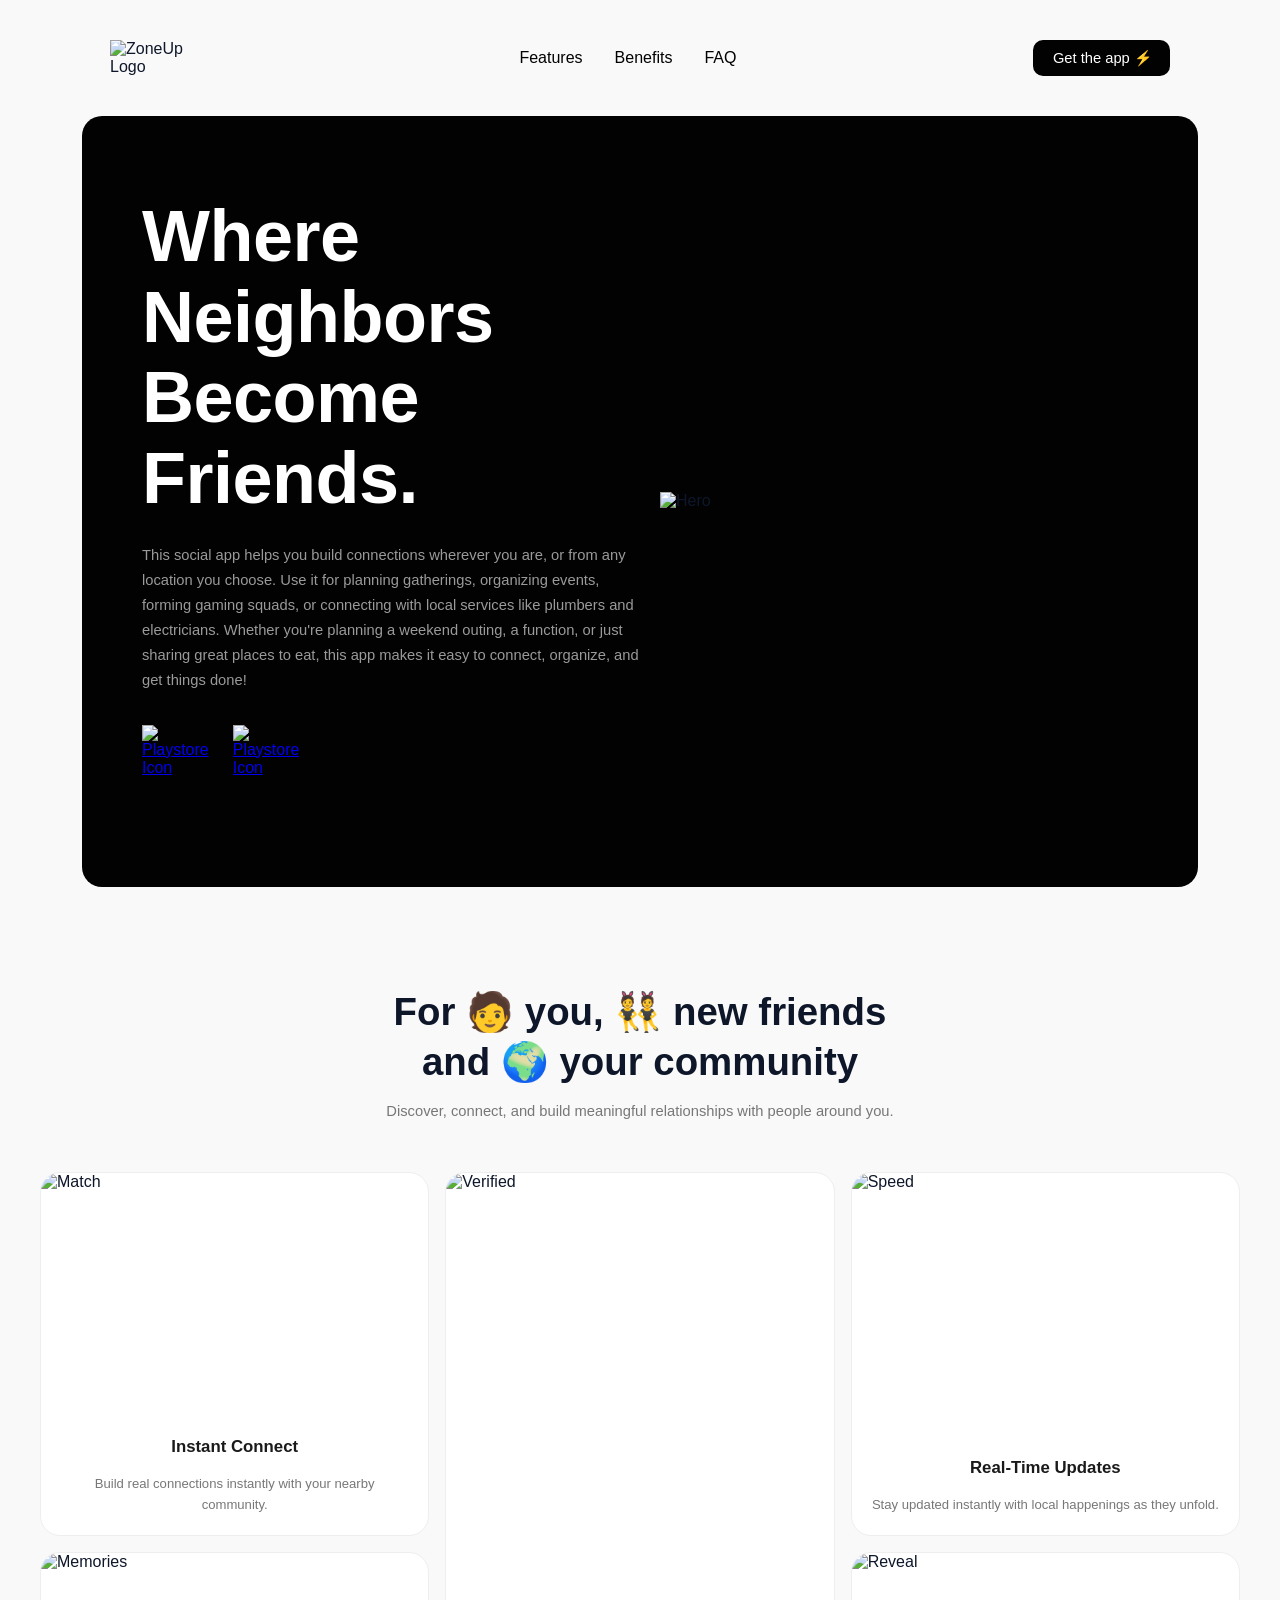
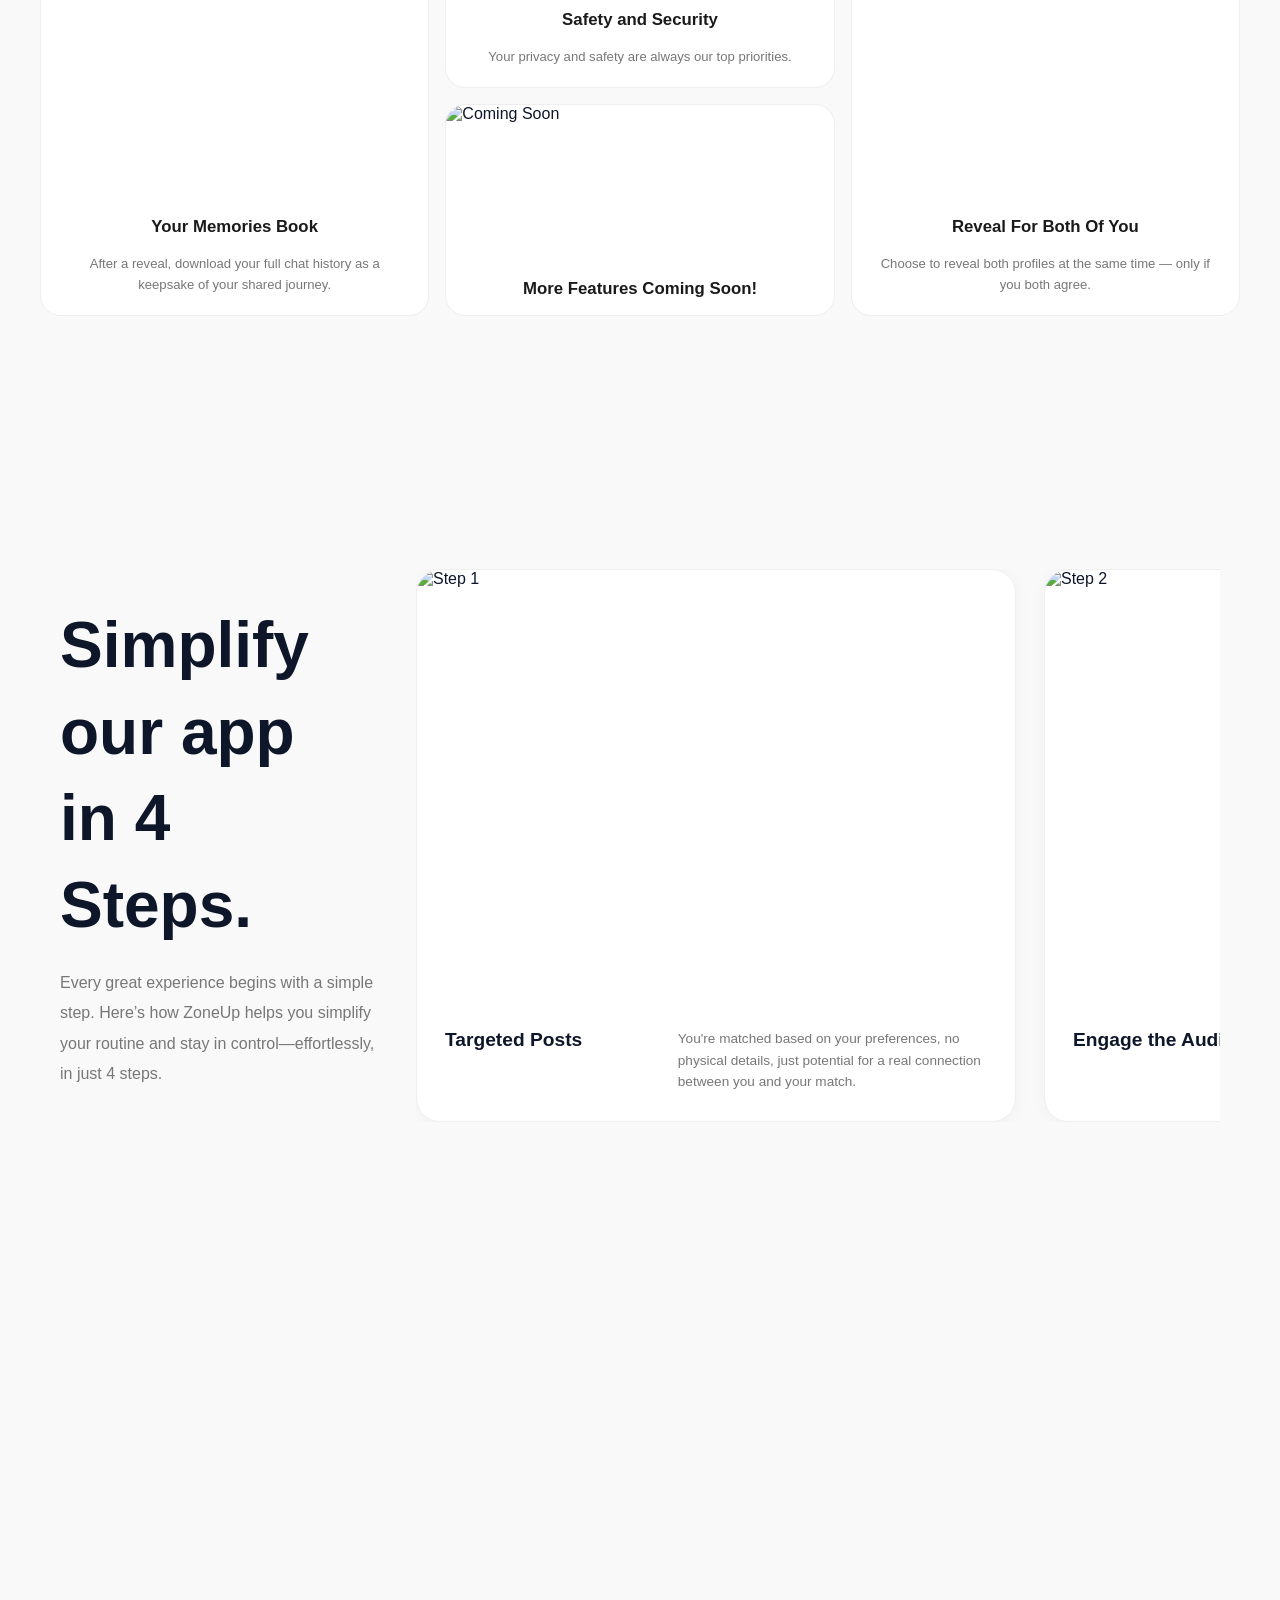
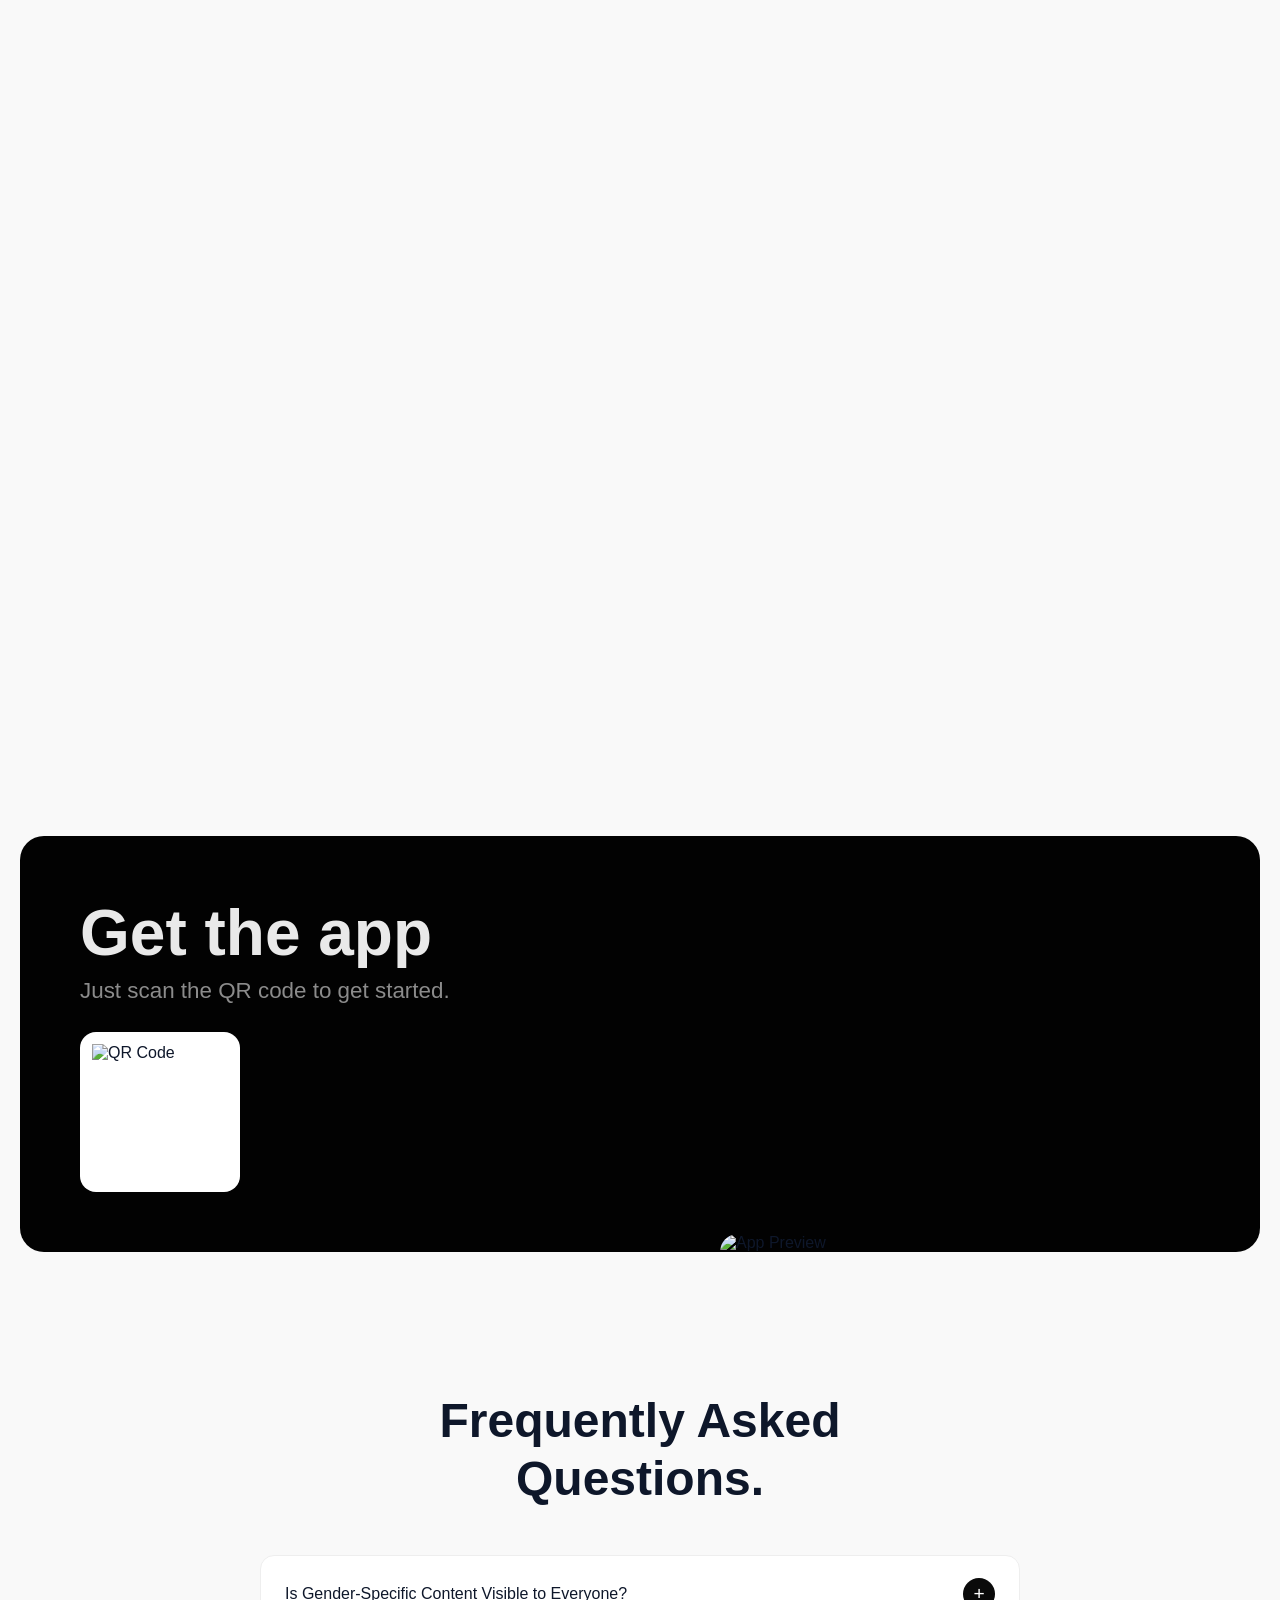
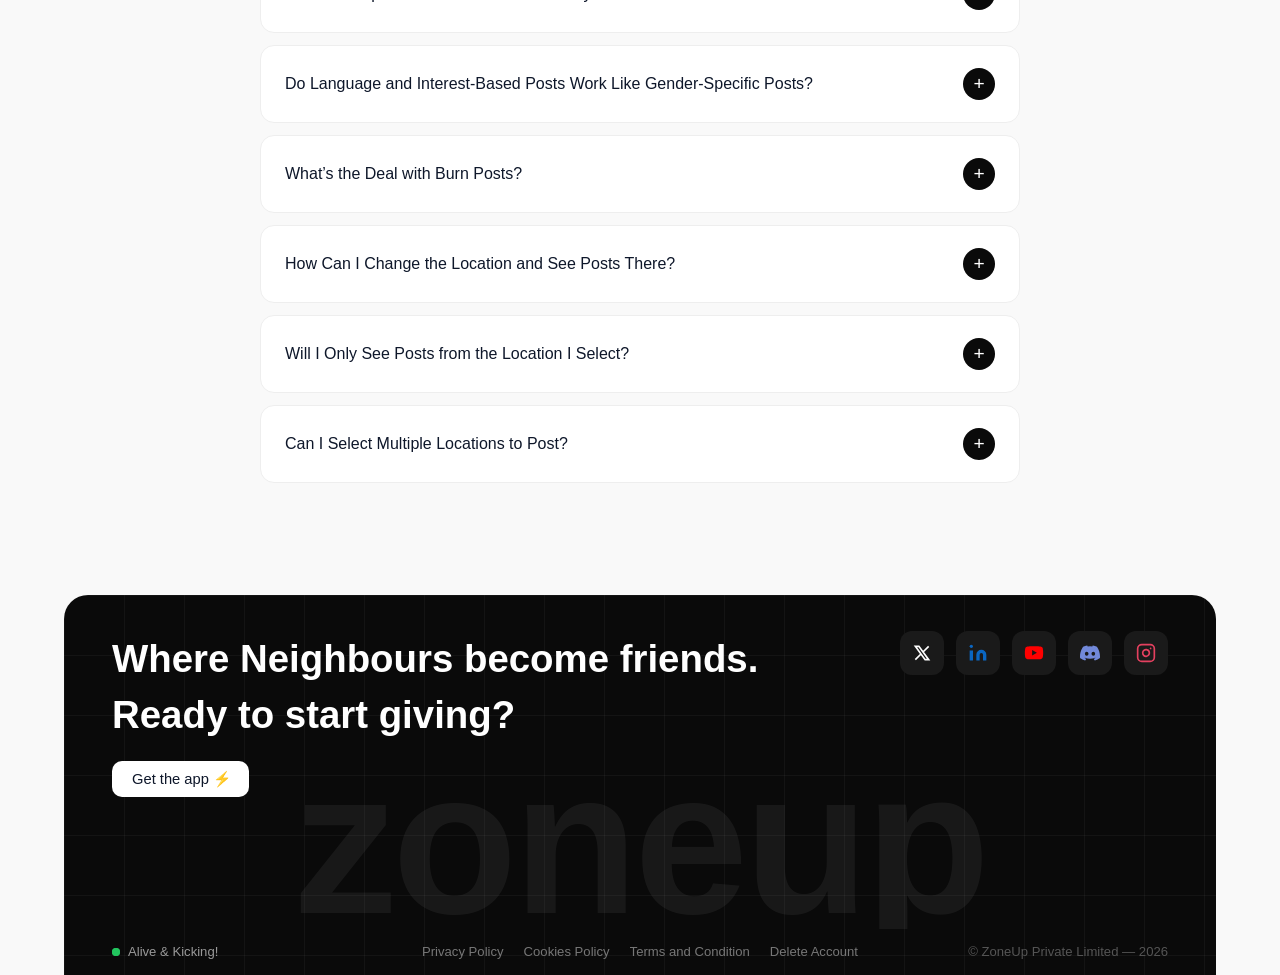
==== index.html @ 511aa5a1 "Add files via upload" ====
<!DOCTYPE html>
<html lang="en">
<head>
  <meta charset="UTF-8">
  <meta name="viewport" content="width=device-width, initial-scale=1.0">
  <link href="https://fonts.cdnfonts.com/css/satoshi" rel="stylesheet">
  <title>ZoneUp</title>
  <link rel="icon" type="image/x-icon" href="./Assets/favIcon.svg">
  <link rel="stylesheet" href="style.css">
</head>
<body>
  <div class="header-spacer" id="headerSpacer"></div>
  <header class="header" id="header">
    <div class="header-inner" id="headerInner">
      <div class="header-top">
        <div class="logo">
          <img src="./Assets/logo.svg" class="logo-icon" alt="ZoneUp Logo">
        </div>
        <nav class="nav" id="nav">
          <a href="#features"><span data-text="Features">Features</span></a>
          <a href="#benefits"><span data-text="Benefits">Benefits</span></a>
          <a href="#faq"><span data-text="FAQ">FAQ</span></a>  
        </nav>
        <a href="#" class="btn-purchase desktop-purchase">Get the app <span class="btn-icon"><span data-icon="⚡">⚡</span></span></a></a>
        <button class="hamburger" id="hamburger" aria-label="Toggle navigation" aria-expanded="false">
          <span></span>
          <span></span>
          <span></span>
        </button>
      </div>
      <div class="mobile-expand" id="mobileExpand">
        <div class="mobile-expand-inner">
          <div class="mobile-divider"></div>
          <div class="mobile-links">
            <a href="#features">Features</a>
            <a href="#benefits">Benefits</a>
            <a href="#faq">FAQ</a>
          </div>
          <a href="#" class="btn-purchase mobile-purchase">Get the app <span class="btn-icon"><span data-icon="⚡">⚡</span></span></a>
        </div>
      </div>
    </div>
  </header>

  <main>
    <!-- Hero Section -->
    <section class="hero">
      <div class="hero-inner">
        <div class="hero-left">
          <h1 class="hero-title">Where Neighbors <br>
                Become Friends.</h1>
          <p class="hero-subtitle">This social app helps you build connections wherever you are, or from any location you choose. Use it for planning gatherings, organizing events, forming gaming squads, or connecting with local services like plumbers and electricians. Whether you're planning a weekend outing, a function, or just sharing great places to eat, this app makes it easy to connect, organize, and get things done!

</p>
          <div class="hero-buttons hero-buttons-desktop">
            <a href="#" class="store-btn">
              <img  class="store-img" src="./Assets/play.svg" alt="Playstore Icon">
            </a>
            <a href="#" class="store-btn">
              <img class="store-img" src="./Assets/Apple.svg" alt="Playstore Icon">
            </a>
          </div>
         
        </div>
        <div class="hero-right">
          <img src="./Assets/hero.png" alt="Hero" class="hero-image">
        </div>
        <div class="hero-buttons hero-buttons-mobile">
          <a href="#" class="store-btn">
            <img class="store-img" src="./Assets/play.svg" alt="Playstore Icon">
          </a>
          <a href="#" class="store-btn">
            <img class="store-img" src="./Assets/Apple.svg" alt="Playstore Icon">
          </a>
        </div>
      </div>
    </section>

    <!-- Features Section -->
    <section class="features" id="features">
      <div class="features-header">
        <h2 class="features-title">For 🧑 you, 👯 new friends<br>and 🌍 your community</h2>
        <p class="features-subtitle">Discover, connect, and build meaningful relationships with people around you.</p>
      </div>
      <div class="features-grid">
        <!-- Col 1, Row 1 -->
        <div class="feature-card">
          <div class="feature-card-img">
            <img src="./Assets/InstantConnect.png" alt="Match">
          </div>
          <h3 class="feature-card-title">Instant Connect</h3>
          <p class="feature-card-desc">Build real connections instantly with your nearby community.

</p>
        </div>
        <!-- Col 2, Row 1 (tall) -->
        <div class="feature-card">
          <div class="feature-card-img">
            <img src="./Assets/Safety.png" alt="Verified">
          </div>
          <h3 class="feature-card-title">Safety and Security</h3>
          <p class="feature-card-desc">Your privacy and safety are always our top priorities.</p>
        </div>
        <!-- Col 3, Row 1 -->
        <div class="feature-card">
          <div class="feature-card-img">
            <img src="https://images.unsplash.com/photo-1534528741775-53994a69daeb?w=400&h=400&fit=crop" alt="Speed">
          </div>
          <h3 class="feature-card-title">Real-Time Updates</h3>
          <p class="feature-card-desc">Stay updated instantly with local happenings as they unfold.
</p>
        </div>
        <!-- Col 1, Row 2 -->
        <div class="feature-card">
          <div class="feature-card-img">
            <img src="https://images.unsplash.com/photo-1506744038136-46273834b3fb?w=400&h=250&fit=crop" alt="Memories">
          </div>
          <h3 class="feature-card-title">Your Memories Book</h3>
          <p class="feature-card-desc">After a reveal, download your full chat history as a keepsake of your shared journey.</p>
        </div>
        <!-- Col 2, Row 2 (short) -->
        <div class="feature-card ">
          <div class="feature-card-img">
            <img src="./Assets/Coming soon.png" alt="Coming Soon">
          </div>
          <h3 class="feature-card-title">More Features Coming Soon!</h3>
        </div>
        <!-- Col 3, Row 2 -->
        <div class="feature-card">
          <div class="feature-card-img">
            <img src="https://images.unsplash.com/photo-1494790108377-be9c29b29330?w=400&h=250&fit=crop" alt="Reveal">
          </div>
          <h3 class="feature-card-title">Reveal For Both Of You</h3>
          <p class="feature-card-desc">Choose to reveal both profiles at the same time — only if you both agree.</p>
        </div>
      </div>
      <!-- Full-width card (Neural Vision - commented out for now)
      <div class="feature-card feature-card-full">
        <div class="feature-full-left">
          <h3 class="feature-full-title">Neural Vision 3.5</h3>
          <p class="feature-full-desc">Unlock the future of creativity with Neural Vision 3.5. Featuring cutting-edge enhancements and versatile options like the powerful 3.5 Large variant.</p>
          <a href="#" class="btn-purchase">Get started <span class="btn-icon"><span data-icon="⚡">⚡</span></span></a>
        </div>
        <div class="feature-full-right">
          <div class="marquee-columns">
            <div class="marquee-col marquee-down">
              <div class="marquee-track">
                <img src="https://images.unsplash.com/photo-1544005313-94ddf0286df2?w=300&h=360&fit=crop" alt="Art 1">
                <img src="https://images.unsplash.com/photo-1507003211169-0a1dd7228f2d?w=300&h=260&fit=crop" alt="Art 2">
                <img src="https://images.unsplash.com/photo-1506744038136-46273834b3fb?w=300&h=300&fit=crop" alt="Art 3">
                <img src="https://images.unsplash.com/photo-1544005313-94ddf0286df2?w=300&h=360&fit=crop" alt="Art 1">
                <img src="https://images.unsplash.com/photo-1507003211169-0a1dd7228f2d?w=300&h=260&fit=crop" alt="Art 2">
                <img src="https://images.unsplash.com/photo-1506744038136-46273834b3fb?w=300&h=300&fit=crop" alt="Art 3">
              </div>
            </div>
            <div class="marquee-col marquee-up">
              <div class="marquee-track">
                <img src="https://images.unsplash.com/photo-1518791841217-8f162f1e1131?w=300&h=280&fit=crop" alt="Art 4">
                <img src="https://images.unsplash.com/photo-1494790108377-be9c29b29330?w=300&h=300&fit=crop" alt="Art 5">
                <img src="https://images.unsplash.com/photo-1490750967868-88aa4f44baee?w=300&h=240&fit=crop" alt="Art 6">
                <img src="https://images.unsplash.com/photo-1518791841217-8f162f1e1131?w=300&h=280&fit=crop" alt="Art 4">
                <img src="https://images.unsplash.com/photo-1494790108377-be9c29b29330?w=300&h=300&fit=crop" alt="Art 5">
                <img src="https://images.unsplash.com/photo-1490750967868-88aa4f44baee?w=300&h=240&fit=crop" alt="Art 6">
              </div>
            </div>
          </div>
        </div>
      </div>
      -->
    </section>

    <!-- Steps Section -->
    <section class="steps" id="benefits">
      <div class="steps-sticky">
        <div class="steps-left">
          <h2 class="steps-title">Simplify <br class="desktop-br">our app<br class="desktop-br">in 4 Steps.</h2>
          <p class="steps-subtitle">Every great experience begins with a simple step.
Here’s how ZoneUp helps you simplify your routine and stay in control—effortlessly, in just 4 steps.</p>
        </div>
        <div class="steps-right">
          <div class="steps-track" id="stepsTrack">
            <div class="step-card">
              <div class="step-card-img">
                <img src="./Assets/understand.png" alt="Step 1">
              </div>
              <div class="step-card-body">
                <h3 class="step-card-title">Targeted Posts</h3>
                <p class="step-card-desc">You're matched based on your preferences, no physical details, just potential for a real connection between you and your match.</p>
              </div>
            </div>
            <div class="step-card">
              <div class="step-card-img">
                <img src="./Assets/understand2.png" alt="Step 2">
              </div>
              <div class="step-card-body">
                <h3 class="step-card-title">Engage the Audiance</h3>
                <p class="step-card-desc">No swiping, no judging by looks. Just real conversations that let you discover who someone truly is.</p>
              </div>
            </div>
            <div class="step-card">
              <div class="step-card-img">
                <img src="./Assets/understand3.png" alt="Step 3">
              </div>
              <div class="step-card-body">
                <h3 class="step-card-title">Easy Connect</h3>
                <p class="step-card-desc">Spend time chatting, sharing stories, and building trust before revealing who you are.</p>
              </div>
            </div>
            <div class="step-card">
              <div class="step-card-img">
                <img src="./Assets/understand4.png" alt="Step 4">
              </div>
              <div class="step-card-body">
                <h3 class="step-card-title">Private Messaging(Coming soon)</h3>
                <p class="step-card-desc">When you both feel the connection, choose to reveal your profiles together. It's mutual and meaningful.</p>
              </div>
            </div>
          </div>
        </div>
      </div>
    </section>

    <!-- Download CTA Section -->
    <section class="download-cta">
      <div class="download-cta-inner">
        <div class="download-cta-left">
          <h2 class="download-cta-title">Get the app</h2>
          <p class="download-cta-subtitle">Just scan the QR code to get started.</p>
          <div class="download-qr">
            <img src="https://api.qrserver.com/v1/create-qr-code/?size=180x180&data=https://example.com" alt="QR Code">
          </div>
          <a href="#" class="btn-download">↓ Download now</a>
        </div>
        <div class="download-cta-right">
          <img src="./Assets/downloadTheApp.png" alt="App Preview" class="download-phone-img">
        </div>
      </div>
    </section>

    <!-- FAQ Section -->
    <section class="faq" id="faq">
      <h2 class="faq-title">Frequently Asked<br>Questions.</h2>
      <div class="faq-list" id="faqList"></div>
    </section>

  </main>

  <!-- Footer -->
  <footer class="footer">
    <div class="footer-inner">
      <!-- CTA -->
      <div class="footer-cta">
        <div class="footer-cta-left">
          <h2 class="footer-cta-title">Where Neighbours become friends. <br> Ready to start giving?</h2>
          <div class="footer-cta-buttons">
            <a href="#" class="btn-purchase footer-btn-light">Get the app <span class="btn-icon"><span data-icon="⚡">⚡</span></span></a>
          </div>
        </div>
        <div class="footer-socials">
          <a href="#" aria-label="Twitter" class="social-icon social-x">
            <svg width="20" height="20" viewBox="0 0 24 24" fill="currentColor"><path d="M4 4l11.733 16h4.267l-11.733 -16z M4 20l6.768 -6.768m2.46 -2.46l6.772 -6.772" stroke="currentColor" stroke-width="2" fill="none"/></svg>
          </a>
          <a href="#" aria-label="LinkedIn" class="social-icon social-linkedin">
            <svg width="20" height="20" viewBox="0 0 24 24" fill="currentColor"><path d="M16 8a6 6 0 0 1 6 6v7h-4v-7a2 2 0 0 0-4 0v7h-4v-7a6 6 0 0 1 6-6z" stroke="none"/><rect x="2" y="9" width="4" height="12"/><circle cx="4" cy="4" r="2"/></svg>
          </a>
          <a href="#" aria-label="YouTube" class="social-icon social-youtube">
            <svg width="20" height="20" viewBox="0 0 24 24" fill="currentColor"><path d="M22.54 6.42a2.78 2.78 0 0 0-1.94-2C18.88 4 12 4 12 4s-6.88 0-8.6.46a2.78 2.78 0 0 0-1.94 2A29 29 0 0 0 1 11.75a29 29 0 0 0 .46 5.33A2.78 2.78 0 0 0 3.4 19.1c1.72.46 8.6.46 8.6.46s6.88 0 8.6-.46a2.78 2.78 0 0 0 1.94-2 29 29 0 0 0 .46-5.25 29 29 0 0 0-.46-5.33z" stroke="none"/><polygon points="9.75 15.02 15.5 11.75 9.75 8.48 9.75 15.02" fill="#1a1a1a"/></svg>
          </a>
          <a href="#" aria-label="Discord" class="social-icon social-discord">
            <svg width="20" height="20" viewBox="0 0 24 24" fill="currentColor"><path d="M20.317 4.37a19.791 19.791 0 0 0-4.885-1.515.074.074 0 0 0-.079.037c-.21.375-.444.864-.608 1.25a18.27 18.27 0 0 0-5.487 0 12.64 12.64 0 0 0-.617-1.25.077.077 0 0 0-.079-.037A19.736 19.736 0 0 0 3.677 4.37a.07.07 0 0 0-.032.027C.533 9.046-.32 13.58.099 18.057a.082.082 0 0 0 .031.057 19.9 19.9 0 0 0 5.993 3.03.078.078 0 0 0 .084-.028c.462-.63.874-1.295 1.226-1.994a.076.076 0 0 0-.041-.106 13.107 13.107 0 0 1-1.872-.892.077.077 0 0 1-.008-.128 10.2 10.2 0 0 0 .372-.292.074.074 0 0 1 .077-.01c3.928 1.793 8.18 1.793 12.062 0a.074.074 0 0 1 .078.01c.12.098.246.198.373.292a.077.077 0 0 1-.006.127 12.299 12.299 0 0 1-1.873.892.077.077 0 0 0-.041.107c.36.698.772 1.362 1.225 1.993a.076.076 0 0 0 .084.028 19.839 19.839 0 0 0 6.002-3.03.077.077 0 0 0 .032-.054c.5-5.177-.838-9.674-3.549-13.66a.061.061 0 0 0-.031-.03zM8.02 15.33c-1.183 0-2.157-1.085-2.157-2.419 0-1.333.956-2.419 2.157-2.419 1.21 0 2.176 1.095 2.157 2.42 0 1.333-.956 2.418-2.157 2.418zm7.975 0c-1.183 0-2.157-1.085-2.157-2.419 0-1.333.955-2.419 2.157-2.419 1.21 0 2.176 1.095 2.157 2.42 0 1.333-.946 2.418-2.157 2.418z"/></svg>
          </a>
          <a href="#" aria-label="Instagram" class="social-icon social-instagram">
            <svg width="20" height="20" viewBox="0 0 24 24" fill="none" stroke="currentColor" stroke-width="2" stroke-linecap="round" stroke-linejoin="round"><rect x="2" y="2" width="20" height="20" rx="5"/><path d="M16 11.37A4 4 0 1 1 12.63 8 4 4 0 0 1 16 11.37z"/><line x1="17.5" y1="6.5" x2="17.51" y2="6.5"/></svg>
          </a>
        </div>
      </div>

      <!-- Watermark -->
      <div class="footer-watermark" id="footerWatermark">
        <span class="watermark-text">zoneup</span>
        <div class="watermark-glow" id="watermarkGlow"></div>
      </div>

      <!-- Bottom Bar -->
      <div class="footer-bottom-bar">
        <div class="footer-status">
          <span class="status-dot"></span>
          <span>Alive & Kicking!</span>
        </div>
        <div class="footer-legal">
          <a href="legal.html?page=privacy-policy"><span data-text="Privacy Policy">Privacy Policy</span></a>
          <a href="legal.html?page=cookies-policy"><span data-text="Cookies Policy">Cookies Policy</span></a>
          <a href="legal.html?page=terms-of-service"><span data-text="Terms and Condition">Terms and Condition</span></a>
          <a href="legal.html?page=delete-account"><span data-text="Delete Account">Delete Account</span></a>
        </div>
        <p class="footer-copyright">© ZoneUp Private Limited — 2026</p>
      </div>
    </div>
  </footer>

  <script src="main.js"></script>
</body>
</html>
---- style.css ----
* {
  margin: 0;
  padding: 0;
  box-sizing: border-box;
}

html {
  overflow-x: hidden;
}

body {
font-family: 'Satoshi', sans-serif;
    color: #0E172A;
  background: #f9f9f9;
}

/* ── Header ── */
.header-spacer {
  width: 100%;
}

.header {
  position: fixed;
  top: 0;
  left: 0;
  width: 100%;
  display: flex;
  justify-content: center;
  padding: 20px 20px;
  background: transparent;
  z-index: 1000;
}

.header.shrink {
  /* only inner width changes, no padding shift */
}

.header-inner {
  width: 100%;
  max-width: 90%;
  background: #f9f9f9;
  border-radius: 20px;
  padding: 20px 28px;
  box-shadow: 0 0 0 rgba(0, 0, 0, 0);
  transition: max-width 0.6s ease, background 0.6s ease, box-shadow 0.6s ease;
}

.header.shrink .header-inner {
  max-width: 800px;
  background: #fff;
  box-shadow: 0 2px 12px rgba(0, 0, 0, 0.08);
}

.header-top {
  display: flex;
  align-items: center;
  justify-content: space-between;
}


/* ── Logo ── */
.logo {
  display: flex;
  align-items: center;
  
}
.logo-icon{
    width: 70%;
}

/* ── Nav ── */
.nav {
  display: flex;
  align-items: center;
  gap: 32px;
}

.nav a {
  text-decoration: none;
  color: #020202;
  font-size: 1rem;
  font-weight: 400;
  display: inline-block;
  overflow: hidden;
  height: 1.4em;
  line-height: 1.4em;
}

.nav a span {
  display: block;
  transition: transform 0.3s cubic-bezier(0.25, 1, 0.5, 1);
  position: relative;
}

.nav a span::after {
  content: attr(data-text);
  display: block;
  position: absolute;
  top: 100%;
  left: 0;
}

.nav a:hover span {
  transform: translateY(-100%);
}

.nav a:hover {
  color: #111;
}

/* ── Purchase Button ── */
.btn-purchase {
  display: inline-flex;
  align-items: center;
  gap: 4px;
  background: #020202;
  color: #fff;
  padding: 9px 20px;
  border-radius: 10px;
  font-size: 0.92rem;
  text-decoration: none;
  transition: background 0.2s;
  white-space: nowrap;
}

.btn-purchase:hover {
  background: #333;
}

/* Button icon flip */
.btn-icon {
  display: inline-block;
  overflow: hidden;
  width: 1.1em;
  vertical-align: middle;
  position: relative;
}

.btn-icon span {
  display: inline-block;
  transition: transform 0.3s cubic-bezier(0.25, 1, 0.5, 1);
  position: relative;
}

.btn-icon span::after {
  content: attr(data-icon);
  position: absolute;
  top: 0;
  right: 100%;
}

.btn-purchase:hover .btn-icon span {
  transform: translateX(100%);
}

/* ── Hamburger ── */
.hamburger {
  display: none;
  flex-direction: column;
  justify-content: center;
  gap: 5px;
  background: none;
  border: none;
  cursor: pointer;
  padding: 4px;
}

.hamburger span {
  display: block;
  width: 22px;
  height: 2px;
  background: #020202;
  border-radius: 2px;
  transition: transform 0.35s ease, opacity 0.25s ease;
}

.hamburger.active span:nth-child(1) {
  transform: translateY(7px) rotate(45deg);
}

.hamburger.active span:nth-child(2) {
  opacity: 0;
}

.hamburger.active span:nth-child(3) {
  transform: translateY(-7px) rotate(-45deg);
}

/* ── Mobile Expandable Section (hidden by default) ── */
.mobile-expand {
  display: none;
}

/* ── Hero Section ── */
.hero {
  padding: 0 20px 20px;
  display: flex;
  justify-content: center;
}

.hero-inner {
  width: 100%;
  max-width: 90%;
  margin: 0 auto;
  background: #020202;
  border-radius: 20px;
  display: flex;
  align-items: center;
  padding: 80px 60px;
  gap: 20px;
  overflow: hidden;
  position: relative;
  min-height: 80vh;
}

.hero-left {
  flex: 0 0 50%;
  z-index: 1;
}

.hero-title {
  font-size: 4.5rem;
  font-weight: 700;
  color: #fff;
  line-height: 1.12;
  letter-spacing: -0.5px;
  margin-bottom: 24px;
}

.hero-subtitle {
  font-size: 0.92rem;
  color: #9a9a9a;
  line-height: 1.7;
  margin-bottom: 32px;
  max-width: 600px;
}

.hero-buttons {
  display: flex;
  gap: 24px;
  margin-bottom: 24px;
  max-width: 100px;
}

.hero-buttons-mobile {
  display: none;
}

.store-btn {
  display: inline-flex;
  align-items: center;
  justify-content: center;
}

.store-img {
  height: 58px;
  width: auto;
  display: block;
}

.hero-disclaimer {
  font-size: 0.62rem;
  color: #555;
  line-height: 1.5;
}

/* Hero Right - Image */
.hero-right {
  flex: 1;
  display: flex;
  align-items: center;
  justify-content: center;
}

.hero-image {
  width: 100%;
  max-width: 100%;
  height: auto;
  object-fit: contain;
}

/* ── Features Section ── */
.features {
  padding: 80px 20px;
  display: flex;
  flex-direction: column;
  align-items: center;
}

.features-header {
  text-align: center;
  margin-bottom: 48px;
}

.features-title {
  font-size: 2.4rem;
  font-weight: 700;
  color: #0E172A;
  line-height: 1.3;
  margin-bottom: 14px;
}

.features-subtitle {
  font-size: 0.92rem;
  color: #777;
  line-height: 1.6;
}

.features-grid {
  display: grid;
  grid-template-columns: repeat(3, 1fr);
  grid-template-rows: repeat(10, 60px);
  gap: 16px;
  width: 100%;
  max-width: 1200px;
}

.feature-card {
  background: #fff;
  border-radius: 20px;
  border: 1px solid #eee;
  overflow: hidden;
  display: flex;
  flex-direction: column;
}

/* Col 1: two equal cards, each span 5 rows */
.features-grid .feature-card:nth-child(1) {
  grid-column: 1;
  grid-row: 1 / 6;
}
.features-grid .feature-card:nth-child(4) {
  grid-column: 1;
  grid-row: 6 / 11;
}

/* Col 2: tall top (6 rows), short bottom (4 rows) */
.features-grid .feature-card:nth-child(2) {
  grid-column: 2;
  grid-row: 1 / 8;
}
.features-grid .feature-card:nth-child(5) {
  grid-column: 2;
  grid-row: 8 / 11;
}

/* Col 3: two equal cards, each span 5 rows */
.features-grid .feature-card:nth-child(3) {
  grid-column: 3;
  grid-row: 1 / 6;
}
.features-grid .feature-card:nth-child(6) {
  grid-column: 3;
  grid-row: 6 / 11;
}

.feature-card-img {
  width: 100%;
  flex: 1;
  overflow: hidden;
  min-height: 0;
}

.feature-card-img img {
  width: 100%;
  height: 100%;
  object-fit: cover;
  display: block;
}

.feature-card-title {
  font-size: 1.05rem;
  font-weight: 700;
  color: #1a1a1a;
  padding: 18px 20px 16px;
  text-align: center;
}

.feature-card-desc {
  font-size: 0.82rem;
  color: #777;
  line-height: 1.6;
  padding: 0 20px 20px;
  text-align: center;
}

.feature-card-dark {
  background: #1a1d21;
}

.feature-card-dark .feature-card-title {
  color: #fff;
}

.feature-card-dark .feature-card-desc {
  color: #999;
}

/* ── Full-width Feature Card ── */
.feature-card-full {
  width: 100%;
  max-width: 1200px;
  display: flex;
  flex-direction: row;
  align-items: center;
  gap: 40px;
  padding: 32px 36px;
  margin-top: 20px;
  overflow: hidden;
  justify-content: space-between;
  border-radius: 20px;
  border: 1px solid #eee;
  background: #fff;
}

.feature-full-left {
  flex: 0 0 38%;
}

.feature-full-title {
  font-size: 2rem;
  font-weight: 700;
  color: #0E172A;
  margin-bottom: 14px;
}

.feature-full-desc {
  font-size: 0.9rem;
  color: #666;
  line-height: 1.7;
  margin-bottom: 24px;
}

.feature-full-right {
  flex: 1;
  height: 260px;
  overflow: hidden;
  max-width: 40%;
}

.marquee-columns {
  display: flex;
  gap: 12px;
  height: 100%;
}

.marquee-col {
  flex: 1;
  overflow: hidden;
  position: relative;
}

.marquee-track {
  display: flex;
  flex-direction: column;
  gap: 12px;
}

.marquee-track img {
  width: 100%;
  border-radius: 12px;
  object-fit: cover;
  display: block;
  height: 120px;
  flex-shrink: 0;
}

.marquee-down .marquee-track {
  animation: scrollDown 14s linear infinite;
}

.marquee-up .marquee-track {
  animation: scrollUp 14s linear infinite;
}

@keyframes scrollDown {
  0% { transform: translateY(0); }
  100% { transform: translateY(-50%); }
}

@keyframes scrollUp {
  0% { transform: translateY(-50%); }
  100% { transform: translateY(0); }
}

@keyframes scrollLeft {
  0% { transform: translateX(0); }
  100% { transform: translateX(-50%); }
}

@keyframes scrollRight {
  0% { transform: translateX(-50%); }
  100% { transform: translateX(0); }
}

/* ── Steps Section ── */
.steps {
  height: 400vh;
  position: relative;
}

.steps-sticky {
  position: sticky;
  top: 0;
  height: 100vh;
  display: flex;
  align-items: center;
  padding: 0 60px;
  gap: 36px;
  max-width: 1400px;
  margin: 0 auto;
}

.steps-left {
  flex: 0 0 320px;
  z-index: 0;
}

.steps-title {
  font-size: 4rem;
  font-weight: 700;
  color: #0E172A;
  line-height: 1.35;
  margin-bottom: 20px;
}

.steps-subtitle {
  font-size: 1rem;
  color: #777;
  line-height: 1.9;
}

.steps-right {
  flex: 1;
  overflow: hidden;
  z-index: 1;
}

.steps-track {
  display: flex;
  gap: 28px;
  will-change: transform;
  transition: transform 0.3s cubic-bezier(0.25, 1, 0.5, 1);
}

.step-card {
  flex: 0 0 600px;
  height: 553px;
  background: #fff;
  border-radius: 24px;
  border: 1px solid #eee;
  overflow: hidden;
  display: flex;
  flex-direction: column;
  box-shadow: 0 2px 16px rgba(0, 0, 0, 0.04);
}

.step-card-img {
  width: 100%;
  flex: 1;
  overflow: hidden;
  min-height: 0;
}

.step-card-img img {
  width: 100%;
  height: 100%;
  object-fit: cover;
  display: block;
}

.step-card-body {
  padding: 28px 28px;
  display: flex;
  gap: 16px;
  align-items: flex-start;
}

.step-card-title {
  flex: 0 0 40%;
  font-size: 1.2rem;
  font-weight: 700;
  color: #0E172A;
  line-height: 1.3;
}

.step-card-desc {
  flex: 1;
  font-size: 0.85rem;
  color: #777;
  line-height: 1.6;
}

/* ── Download CTA Section ── */
.download-cta {
  padding: 40px 20px;
}

.download-cta-inner {
  max-width: 1400px;
  margin: 0 auto;
  background: #020202;
  border-radius: 24px;
  display: flex;
  align-items: flex-end;
  padding: 60px 60px 0;
  gap: 16px;
  overflow: hidden;
  position: relative;
}

.download-cta-left {
  flex: 1;
  padding-bottom: 60px;
}

.download-cta-title {
  font-size: 4rem;
  font-weight: 700;
  color: #e9e9e9;
  margin-bottom: 8px;
}

.download-cta-subtitle {
  font-size: 1.4rem;
  color: #8b8b8b;
  margin-bottom: 28px;
}

.download-qr {
  width: 160px;
  height: 160px;
  background: #fff;
  border-radius: 16px;
  padding: 12px;
  display: flex;
  align-items: center;
  justify-content: center;
}

.download-qr img {
  width: 100%;
  height: 100%;
  display: block;
}

.btn-download {
  display: none;
}

.download-cta-right {
  flex: 0 0 480px;
  display: flex;
  justify-content: center;
}

.download-phone-img {
  width: 100%;
  /* max-width: 280px; */
  height: auto;
  border-radius: 28px 28px 0 0;
  object-fit: cover;
  display: block;
}

/* ── FAQ Section ── */
.faq {
  padding: 100px 20px;
  max-width: 800px;
  margin: 0 auto;
}

.faq-title {
  font-size: 3rem;
  font-weight: 700;
  color: #0E172A;
  text-align: center;
  margin-bottom: 48px;
  line-height: 1.2;
}

.faq-item {
  background: #fff;
  border: 1px solid #eee;
  border-radius: 14px;
  margin-bottom: 12px;
  padding: 0 24px;
}

.faq-question {
  width: 100%;
  display: flex;
  align-items: center;
  justify-content: space-between;
  padding: 22px 0;
  background: none;
  border: none;
  cursor: pointer;
  text-align: left;
  font-family: 'Satoshi', sans-serif;
  font-size: 1rem;
  font-weight: 500;
  color: #0E172A;
  gap: 16px;
}

.faq-icon {
  width: 32px;
  height: 32px;
  border-radius: 50%;
  background: #0a0a0a;
  color: #fff;
  display: flex;
  align-items: center;
  justify-content: center;
  font-size: 1.2rem;
  flex-shrink: 0;
  transition: transform 0.3s ease;
}

.faq-item.open .faq-icon {
  transform: rotate(45deg);
}

.faq-answer {
  display: grid;
  grid-template-rows: 0fr;
  transition: grid-template-rows 0.35s cubic-bezier(0.25, 1, 0.5, 1);
}

.faq-answer-inner {
  overflow: hidden;
}

.faq-item.open .faq-answer {
  grid-template-rows: 1fr;
}

.faq-answer p {
  padding: 0 0 22px;
  font-size: 0.9rem;
  color: #666;
  line-height: 1.7;
}

/* ── Footer ── */
.footer {
  padding: 0;
  display: flex;
  justify-content: center;
}

.footer-inner {
  width: 90%;
  max-width: 90%;
  background: #0a0a0a;
  border-radius: 24px 24px 0 0;
  padding: 36px 48px 0;
  position: relative;
  overflow: hidden;
  background-image:
    linear-gradient(rgba(255,255,255,0.04) 1px, transparent 1px),
    linear-gradient(90deg, rgba(255,255,255,0.04) 1px, transparent 1px);
  background-size: 60px 60px;
}

/* CTA */
.footer-cta {
  display: flex;
  align-items: flex-start;
  justify-content: space-between;
  gap: 40px;
  margin-bottom: 28px;
}

.footer-cta-left {
  flex: 1;
}

.footer-cta-title {
  font-size: 2.4rem;
  font-weight: 600;
  color: #fff;
  line-height: 1.45;
  margin-bottom: 18px;
}

.footer-cta-buttons {
  display: flex;
  gap: 12px;
}

.footer-btn-light {
  background: #fff;
  color: #0E172A;
}

.footer-btn-light:hover {
  background: #e8e8e8;
}

.footer-btn-dark {
  background: #2a2a2a;
  color: #fff;
}

.footer-btn-dark:hover {
  background: #3a3a3a;
}

/* Social Icons */
.footer-socials {
  display: flex;
  gap: 12px;
  flex-shrink: 0;
}

.social-icon {
  width: 44px;
  height: 44px;
  border-radius: 12px;
  background: #1a1a1a;
  display: flex;
  align-items: center;
  justify-content: center;
  transition: transform 0.35s cubic-bezier(0.25, 1, 0.5, 1), box-shadow 0.35s ease;
}

.social-icon:hover {
  transform: translateY(-4px);
  box-shadow: 0 6px 20px rgba(255, 255, 255, 0.06);
}

.social-x { color: #fff; }
.social-linkedin { color: #0A66C2; }
.social-youtube { color: #FF0000; }
.social-discord { color: #7289DA; }
.social-instagram { color: #E4405F; }

/* Footer Links Row */
.footer-links-row {
  margin-bottom: 28px;
}

/* Legal */
.footer-legal {
  display: flex;
  align-items: center;
  justify-content: center;
  gap: 20px;
}

.footer-legal a {
  color: #777;
  text-decoration: none;
  font-size: 0.82rem;
  transition: color 0.2s;
  display: inline-block;
  overflow: hidden;
  height: 1.4em;
  line-height: 1.4em;
}

.footer-legal a span {
  display: block;
  transition: transform 0.3s cubic-bezier(0.25, 1, 0.5, 1);
  position: relative;
}

.footer-legal a span::after {
  content: attr(data-text);
  display: block;
  position: absolute;
  top: 100%;
  left: 0;
}

.footer-legal a:hover span {
  transform: translateY(-100%);
}

.footer-legal a:hover {
  color: #fff;
}

/* Watermark */
.footer-watermark {
  position: relative;
  margin: -70px -48px 0;
  user-select: none;
  cursor: default;
  z-index: 0;
}

.watermark-text {
  display: block;
  width: 100%;
  font-size: 16vw;
  font-weight: 900;
  line-height: 0.85;
  letter-spacing: -0.02em;
  text-transform: lowercase;
  text-align: center;
  color: transparent;
  background: rgba(255, 255, 255, 0.06);
  -webkit-background-clip: text;
  background-clip: text;
  -webkit-text-fill-color: transparent;
}

.watermark-glow {
  display: none;
}

/* Bottom Bar */
.footer-bottom-bar {
  display: grid;
  grid-template-columns: 1fr auto 1fr;
  align-items: center;
  padding: 14px 48px;
  margin: 0 -48px;
  position: relative;
  z-index: 1;
}

.footer-status {
  display: flex;
  align-items: center;
  gap: 8px;
  font-size: 0.82rem;
  color: #999;
  justify-self: start;
}

.status-dot {
  width: 8px;
  height: 8px;
  border-radius: 50%;
  background: #22c55e;
  display: inline-block;
  position: relative;
}

.status-dot::before {
  content: '';
  position: absolute;
  inset: 0;
  border-radius: 50%;
  background: #22c55e;
  animation: statusPulse 2s ease-in-out infinite;
}

@keyframes statusPulse {
  0%, 100% { transform: scale(1); opacity: 1; }
  50% { transform: scale(2.2); opacity: 0; }
}

.footer-copyright {
  font-size: 0.82rem;
  color: #555;
  justify-self: end;
}

.footer-mobile-logo {
  display: none;
}

.footer-bottom {
  display: none;
}

/* ── Mobile ── */
@media (max-width: 768px) {
  .hamburger {
    display: flex;
  }

  .nav,
  .desktop-purchase {
    display: none;
  }

  .header-inner {
    padding: 14px 18px;
    overflow: hidden;
    max-width: 90%;
  }

  .header.shrink .header-inner {
    max-width: 95%;
  }

  /* Expandable area */
  .mobile-expand {
    display: grid;
    grid-template-rows: 0fr;
    transition: grid-template-rows 0.35s cubic-bezier(0.25, 1, 0.5, 1);
  }

  .mobile-expand.open {
    grid-template-rows: 1fr;
  }

  .mobile-expand-inner {
    overflow: hidden;
    display: flex;
    flex-direction: column;
    align-items: center;
  }

  .mobile-divider {
    width: 100%;
    height: 1px;
    background: #eee;
    margin-top: 14px;
  }

  .mobile-links {
    display: flex;
    flex-direction: column;
    align-items: center;
    gap: 4px;
    padding: 16px 0 8px;
  }

  .mobile-links a {
    text-decoration: none;
    padding: 10px 0;
    transition: color 0.2s;
    color: #020202;
  font-size: 1.1rem;
  font-weight: 400;
  }

  .mobile-links a:hover {
    color: #555;
  }

  .mobile-purchase {
    display: inline-flex;
    align-self: center;
    /* margin: 6px auto 8px; */
    padding: 12px 36px;
    font-size: 0.95rem;
  }
  .logo-icon{
    width: 60%;
  }

  /* Hero mobile */
  .hero {
    padding: 0 0 30px;
  }

  .hero-inner {
    flex-direction: column;
    padding: 60px 24px 0;
    border-radius: 52px;
    gap: 30px;
    max-width: 100%;
    min-height: auto;
  }

  .hero-left {
    flex: none;
    width: 100%;
    text-align: center;
    order: 1;
  }

  .hero-buttons-desktop {
    display: none;
  }

  .hero-right {
    width: 100%;
    order: 2;
  }

  .hero-buttons-mobile {
    display: flex;
    justify-content: center;
    order: 3;
    max-width: 100%;
    padding: 0 32px 32px;
  }

  .hero-title {
    font-size: 2.2rem;
  }

  .hero-subtitle {
    max-width: 100%;
    font-size: 0.9rem;
    margin-bottom: 24px;
  }

  .store-img {
    height: 70px;
  }

  .hero-image {
    border-radius: 0;
  }

  .hero-disclaimer {
    text-align: center;
    font-size: 0.6rem;
  }

  /* Features mobile */
  .features {
    padding: 50px 16px;
  }

  .features-title {
    font-size: 1.5rem;
  }

  .features-grid {
    grid-template-columns: 1fr;
    grid-template-rows: auto;
    gap: 14px;
  }

  .features-grid .feature-card:nth-child(1),
  .features-grid .feature-card:nth-child(2),
  .features-grid .feature-card:nth-child(3),
  .features-grid .feature-card:nth-child(4),
  .features-grid .feature-card:nth-child(5),
  .features-grid .feature-card:nth-child(6) {
    grid-column: auto;
    grid-row: auto;
  }

  .feature-card-full {
    flex-direction: column;
    gap: 24px;
    padding: 28px 20px;
  }

  .feature-full-left {
    flex: none;
    width: 100%;
  }

  .feature-full-title {
    font-size: 1.5rem;
  }

  .feature-full-right {
    height: auto;
    width: 100%;
    max-width: 100%;
    overflow: hidden;
  }

  .marquee-columns {
    flex-direction: column;
    height: auto;
    gap: 8px;
  }

  .marquee-col {
    height: 90px;
    overflow: hidden;
  }

  .marquee-track {
    flex-direction: row;
    gap: 8px;
  }

  .marquee-track img {
    width: 120px;
    height: 80px;
    flex-shrink: 0;
    border-radius: 10px;
  }

  .marquee-down .marquee-track {
    animation: scrollLeft 10s linear infinite;
  }

  .marquee-up .marquee-track {
    animation: scrollRight 10s linear infinite;
  }

  /* Steps mobile */
  .steps {
    height: auto;
  }

  .steps-sticky {
    position: relative;
    height: auto;
    flex-direction: column;
    padding: 60px 20px;
    gap: 32px;
  }

  .steps-left {
    flex: none;
    text-align: center;
  }

  .steps-title {
    font-size: 2rem;
  }

  .desktop-br {
    display: none;
  }

  .steps-right {
    overflow: visible;
  }

  .steps-track {
    flex-direction: column;
    gap: 20px;
    transform: none !important;
  }

  .step-card {
    flex: none;
    width: 100%;
    height: auto;
  }

  .step-card-img {
    height: 380px;
  }

  .step-card-body {
    flex-direction: column;
    gap: 12px;
    text-align: center;
    padding: 28px 24px 32px;
  }

  .step-card-title {
    flex: none;
    font-size: 1.4rem;
  }

  .step-card-desc {
    font-size: 0.9rem;
  }

  /* Download CTA mobile */
  .download-cta {
    padding: 20px 16px;
  }

  .download-cta-inner {
    flex-direction: column;
    padding: 40px 28px 0;
    border-radius: 24px;
    gap: 32px;
    text-align: left;
    overflow: hidden;
  }

  .download-cta-title {
    font-size: 2.4rem;
  }

  .download-qr {
    display: none;
  }

  .btn-download {
    display: inline-flex;
    align-items: center;
    gap: 8px;
    background: #fff;
    color: #0E172A;
    padding: 12px 27px;
    border-radius: 10px;
    font-size: 1.05rem;
    font-weight: 600;
    text-decoration: none;
  }

  .download-cta-right {
    flex: none;
    width: 100%;
    display: flex;
    justify-content: center;
  }

  .download-phone-img {
    width: 240px;
    margin-bottom: -40px;
  }

  /* FAQ mobile */
  .faq {
    padding: 60px 16px;
  }

  .faq-title {
    font-size: 2rem;
    margin-bottom: 32px;
  }

  /* Footer mobile */
  .footer {
    padding: 0;
  }

  .footer-inner {
    width: 100%;
    max-width: 100%;
    border-radius: 52px 52px 0 0;
    padding: 40px 24px 0;
  }

  .footer-cta {
    flex-direction: column;
    gap: 28px;
  }

  .footer-cta-title {
    font-size: 1.8rem;
  }

  .footer-cta-buttons {
    flex-direction: column;
  }

  .footer-cta-buttons .btn-purchase {
    justify-content: center;
    padding: 14px 28px;
    font-size: 0.95rem;
  }

  .footer-socials {
    flex-wrap: wrap;
    gap: 14px;
  }

  .footer-links-row {
    gap: 24px;
  }

  .social-icon {
    width: 52px;
    height: 52px;
    border-radius: 14px;
  }

  .footer-watermark {
    margin: 0 -24px;
  }

  .watermark-text {
    font-size: 28vw;
    background: radial-gradient(circle 300px at 70% 50%, rgba(67, 206, 162, 0.55) 0%, rgba(24, 90, 157, 0.3) 25%, rgba(67, 206, 162, 0.1) 50%, rgba(255, 255, 255, 0.06) 70%);
    -webkit-background-clip: text;
    background-clip: text;
  }

  .footer-bottom-bar {
    display: flex;
    flex-direction: column;
    align-items: center;
    gap: 12px;
    padding: 20px 0 24px;
    margin: 0;
  }

  .footer-legal {
    flex-wrap: wrap;
    justify-content: center;
    gap: 12px;
  }
}

/* ── Tablet ── */
@media (min-width: 769px) and (max-width: 1024px) {
  .hero-inner {
    padding: 50px 36px;
    gap: 30px;
  }

  .hero-left {
    flex: 0 0 45%;
  }

  .hero-title {
    font-size: 3rem;
  }
  
}

/* ── Small phones ── */
@media (max-width: 400px) {
  .hero-inner {
    padding: 30px 16px;
    border-radius: 42px;
  }

  .hero-title {
    font-size: 3rem;
  }
  .hero-subtitle{
    font-size: 0.89rem;
  }

  .hero-buttons {
    flex-direction: column;
    align-items: center;
  }

  .store-img {
    height: 60px;
  }
  .hero-buttons {
  flex-direction: row;
  align-items: center;
  justify-content: center;
  max-width: 100%;
  padding: 32px;
}

}
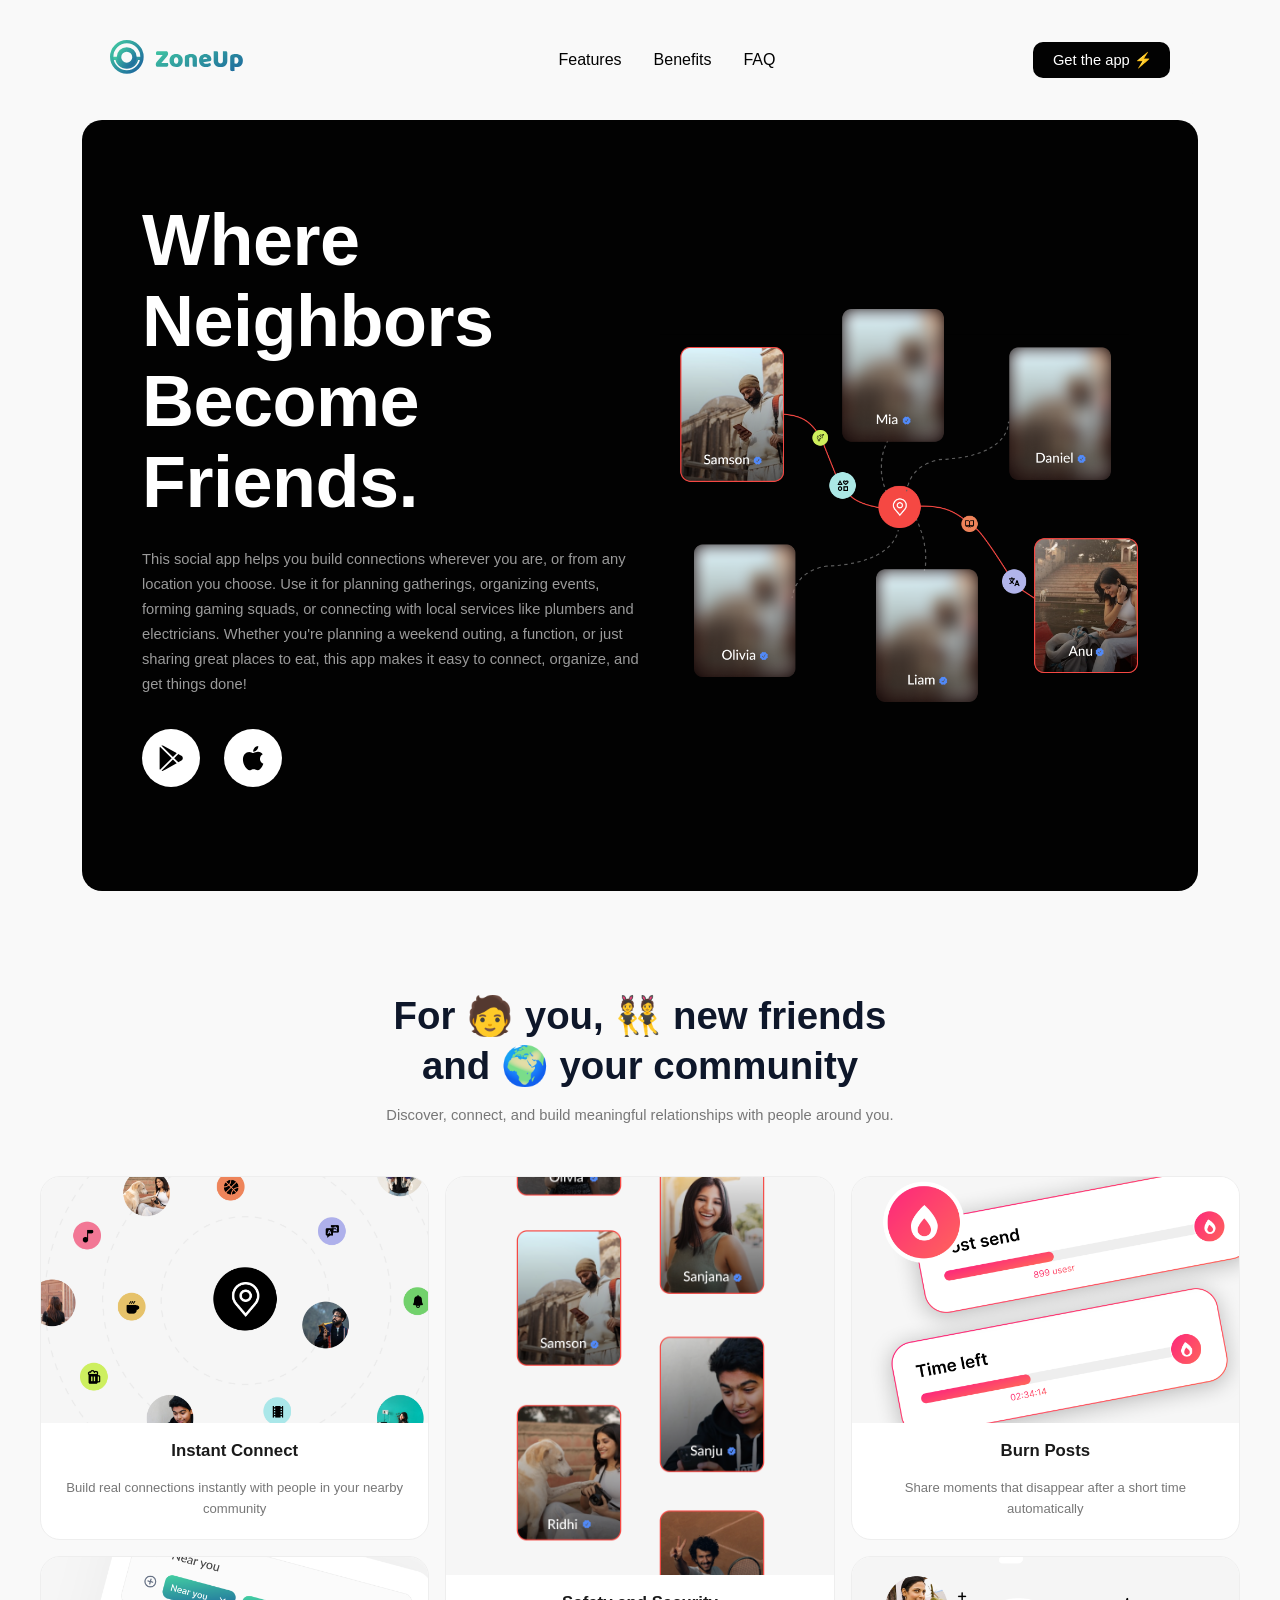
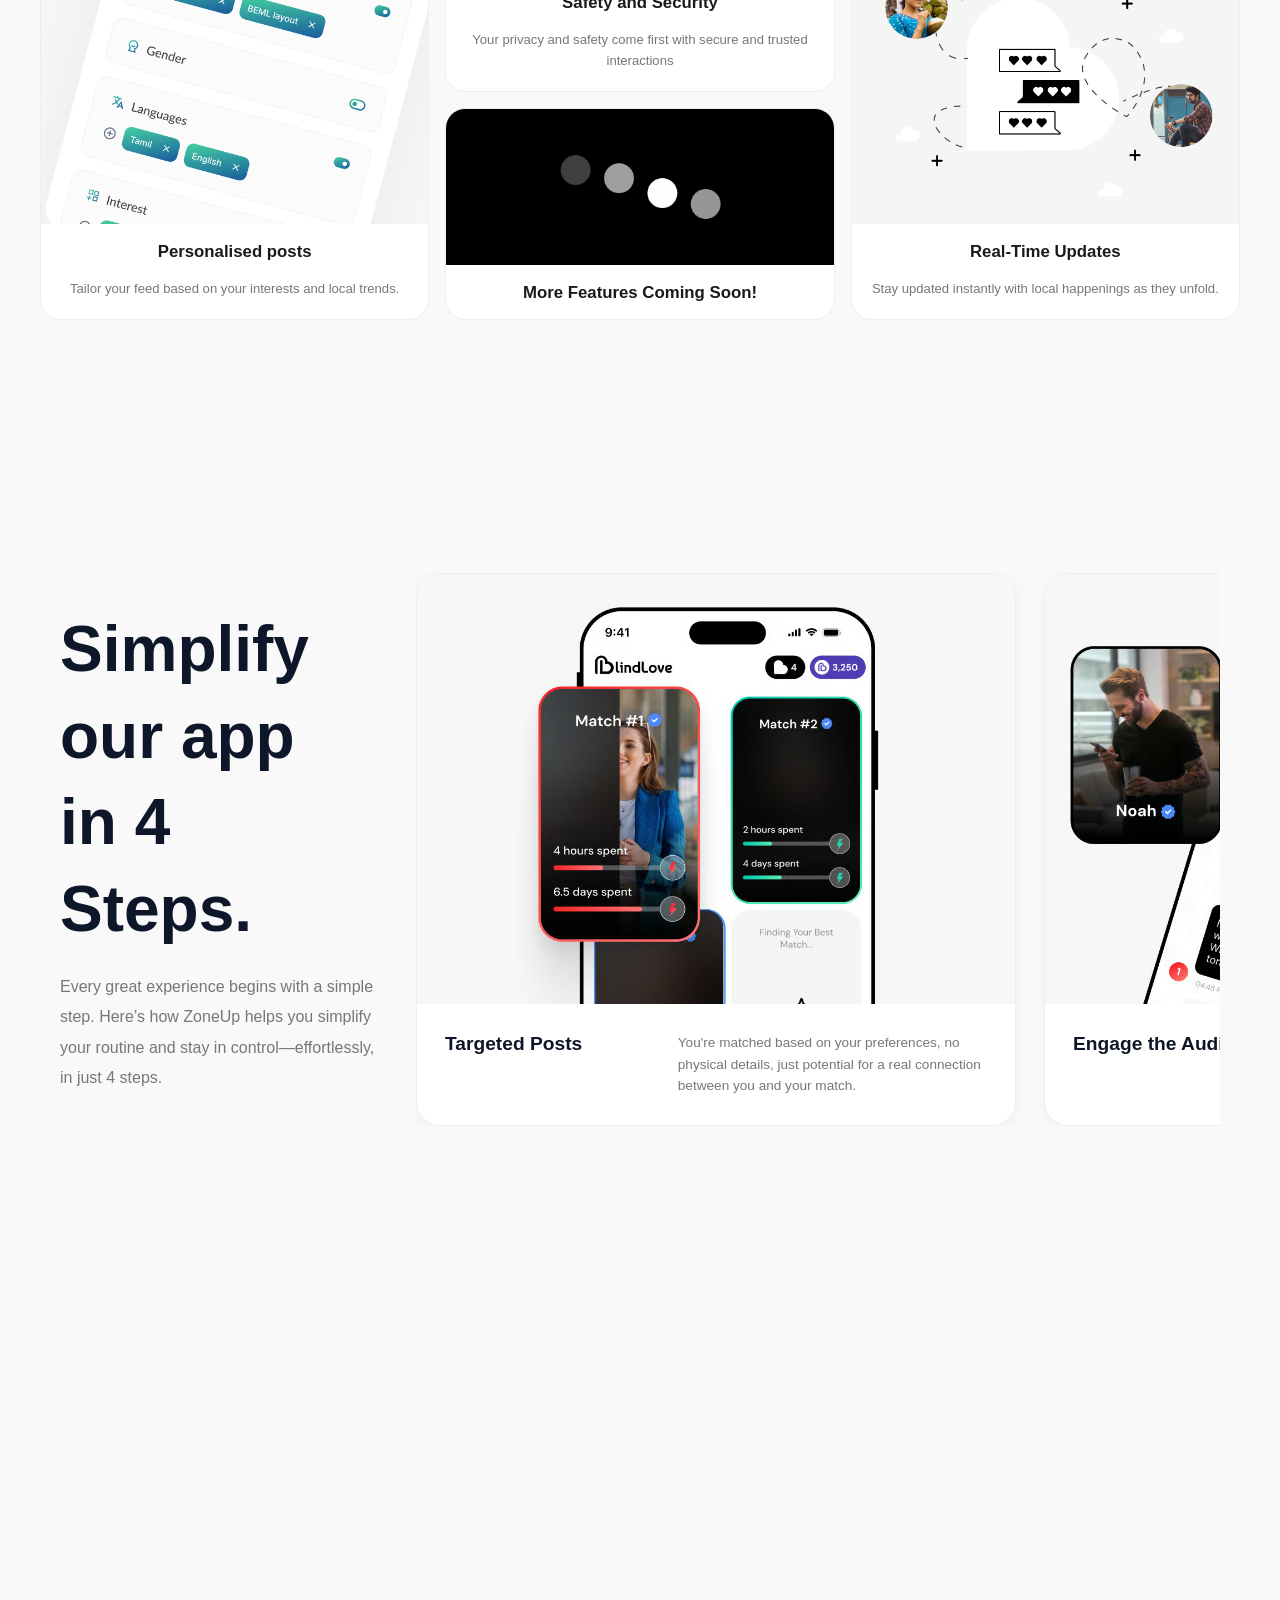
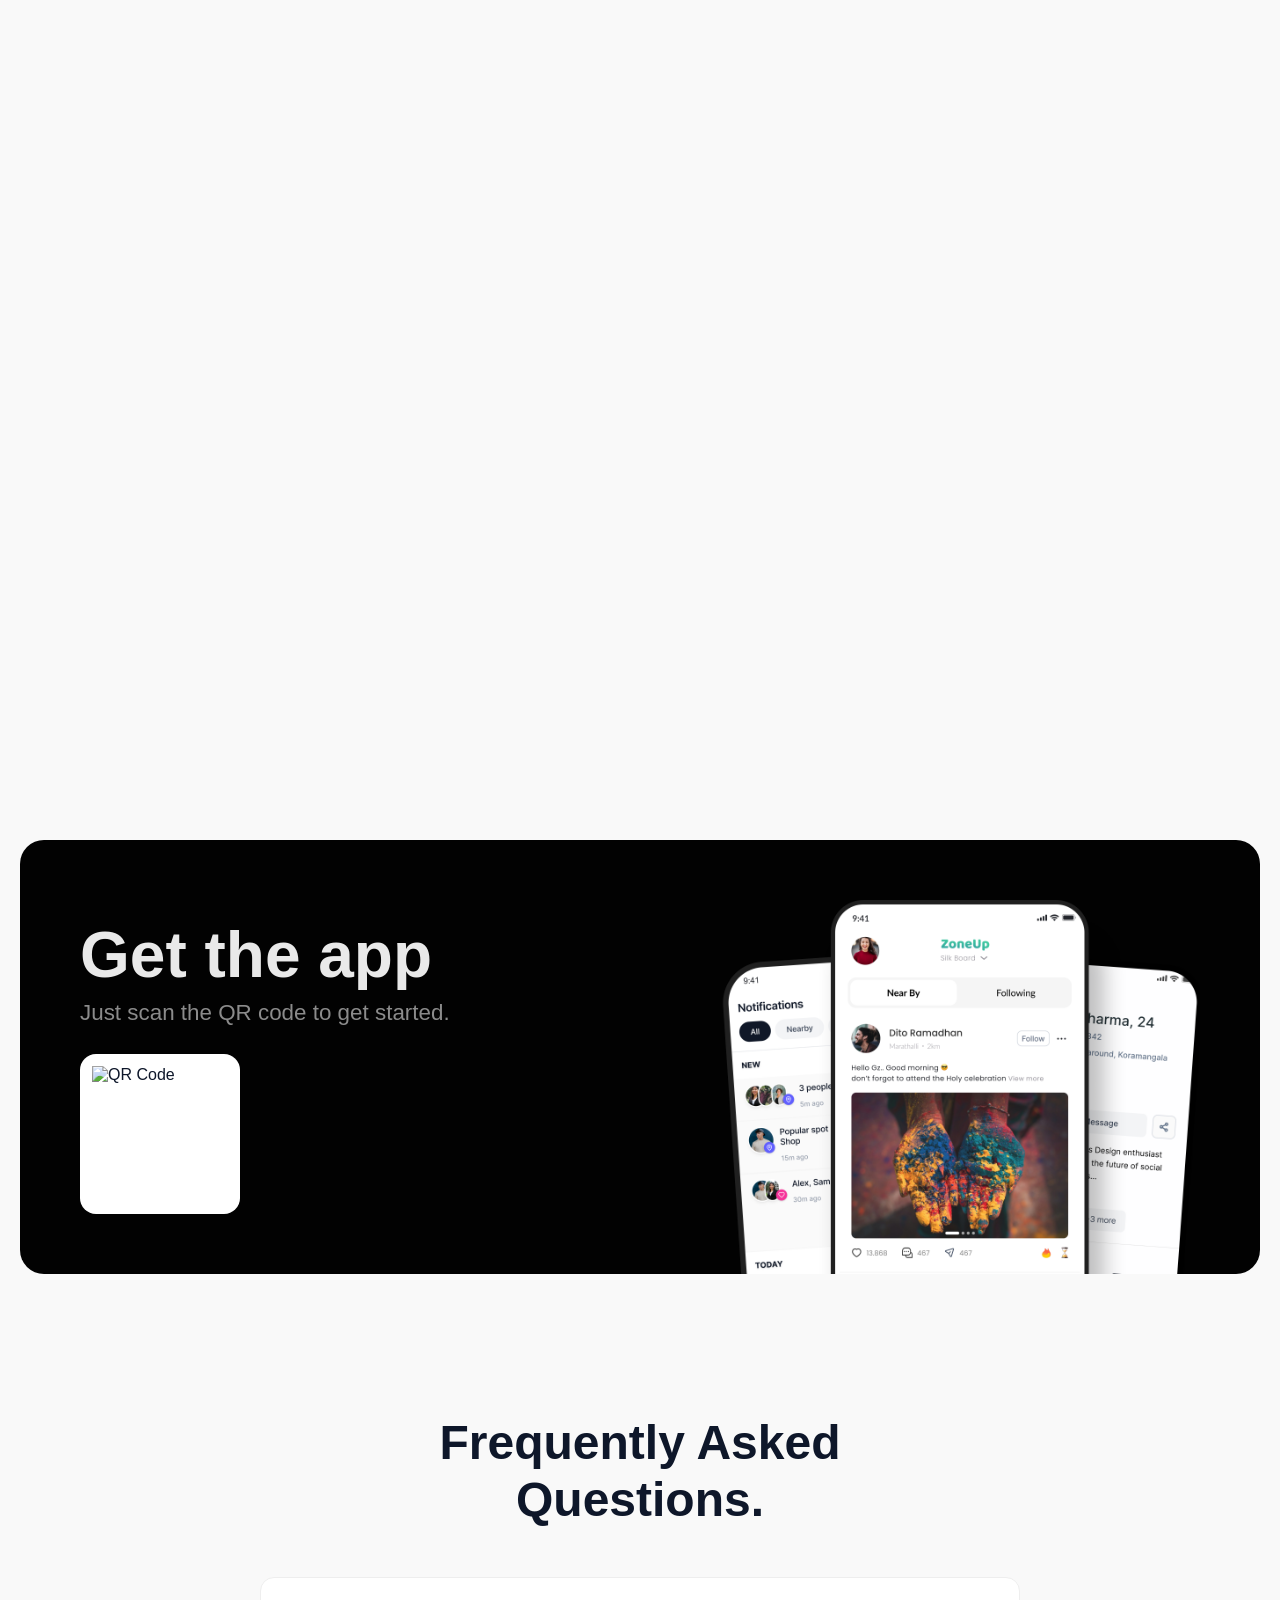
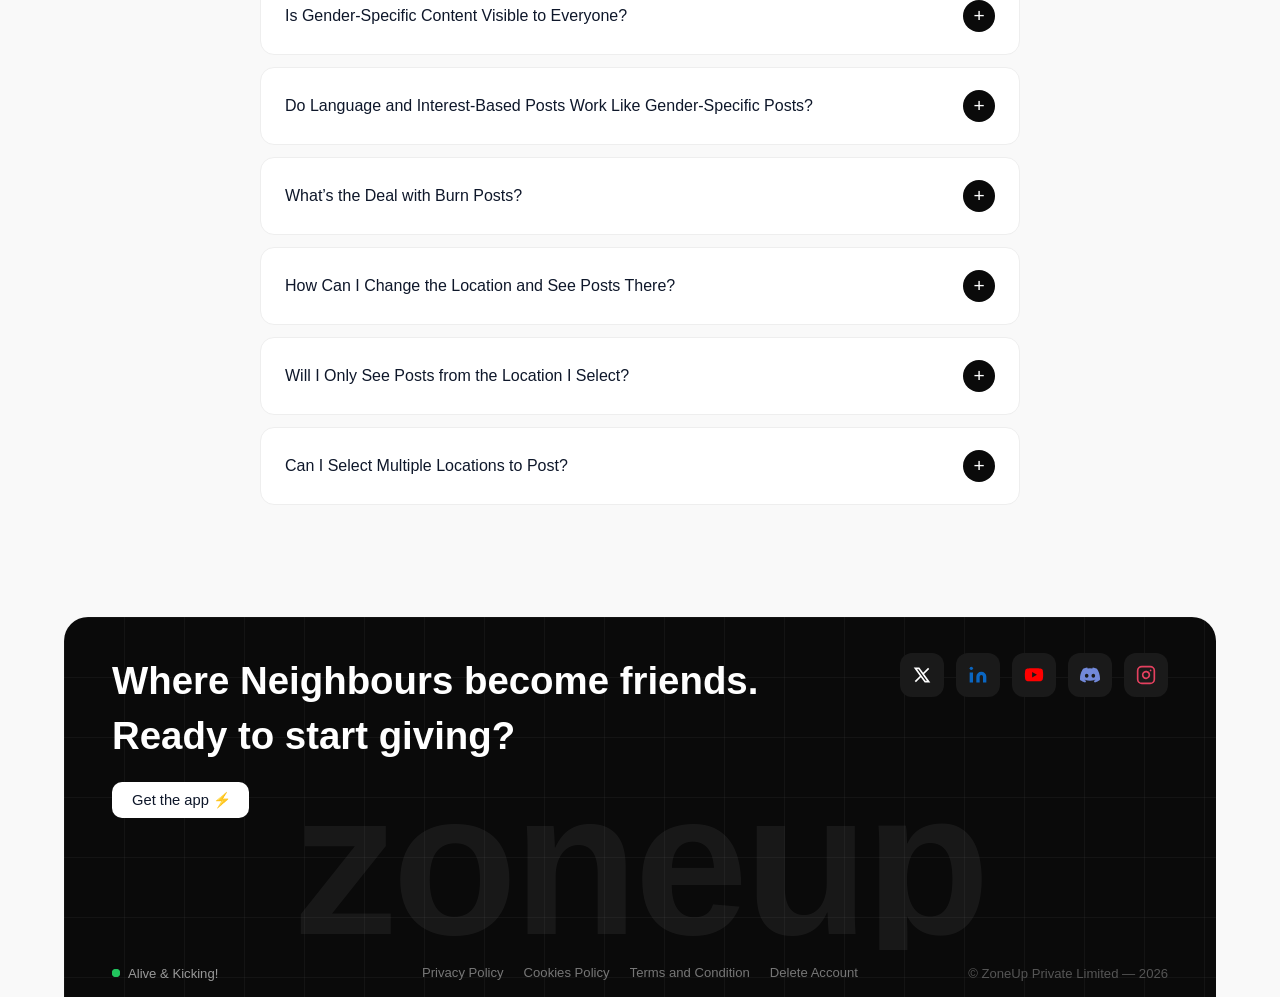
==== commit cbef94d5: "Changes done." ====
--- a/index.html
+++ b/index.html
@@ -89,7 +89,8 @@
             <img src="./Assets/InstantConnect.png" alt="Match">
           </div>
           <h3 class="feature-card-title">Instant Connect</h3>
-          <p class="feature-card-desc">Build real connections instantly with your nearby community.
+          <p class="feature-card-desc">Build real connections instantly
+with people in your nearby community
 
 </p>
         </div>
@@ -99,24 +100,30 @@
             <img src="./Assets/Safety.png" alt="Verified">
           </div>
           <h3 class="feature-card-title">Safety and Security</h3>
-          <p class="feature-card-desc">Your privacy and safety are always our top priorities.</p>
+          <p class="feature-card-desc">Your privacy and safety come first
+with secure and trusted interactions</p>
         </div>
         <!-- Col 3, Row 1 -->
         <div class="feature-card">
           <div class="feature-card-img">
-            <img src="https://images.unsplash.com/photo-1534528741775-53994a69daeb?w=400&h=400&fit=crop" alt="Speed">
-          </div>
-          <h3 class="feature-card-title">Real-Time Updates</h3>
-          <p class="feature-card-desc">Stay updated instantly with local happenings as they unfold.
+            <img src="./Assets/Burn post.png" alt="Speed">
+          </div>
+          <h3 class="feature-card-title">Burn Posts</h3>
+          <p class="feature-card-desc">Share moments that disappear
+after a short time automatically
+
+
 </p>
         </div>
         <!-- Col 1, Row 2 -->
         <div class="feature-card">
           <div class="feature-card-img">
-            <img src="https://images.unsplash.com/photo-1506744038136-46273834b3fb?w=400&h=250&fit=crop" alt="Memories">
-          </div>
-          <h3 class="feature-card-title">Your Memories Book</h3>
-          <p class="feature-card-desc">After a reveal, download your full chat history as a keepsake of your shared journey.</p>
+            <img src="./Assets/Personalised posts.png" alt="Memories">
+          </div>
+          <h3 class="feature-card-title">Personalised posts</h3>
+          <p class="feature-card-desc">Tailor your feed based on your interests and local trends.
+
+</p>
         </div>
         <!-- Col 2, Row 2 (short) -->
         <div class="feature-card ">
@@ -128,10 +135,11 @@
         <!-- Col 3, Row 2 -->
         <div class="feature-card">
           <div class="feature-card-img">
-            <img src="https://images.unsplash.com/photo-1494790108377-be9c29b29330?w=400&h=250&fit=crop" alt="Reveal">
-          </div>
-          <h3 class="feature-card-title">Reveal For Both Of You</h3>
-          <p class="feature-card-desc">Choose to reveal both profiles at the same time — only if you both agree.</p>
+            <img src="./Assets/Real time updates.png" alt="Reveal">
+          </div>
+          <h3 class="feature-card-title">Real-Time Updates
+</h3>
+          <p class="feature-card-desc">Stay updated instantly with local happenings as they unfold.</p>
         </div>
       </div>
       <!-- Full-width card (Neural Vision - commented out for now)
@@ -299,5 +307,24 @@
   </footer>
 
   <script src="main.js"></script>
+  <script>
+    // Page transition: fade in on load, fade out on navigate
+    document.addEventListener('DOMContentLoaded', function() {
+      document.body.classList.add('page-ready');
+    });
+    document.addEventListener('click', function(e) {
+      var link = e.target.closest('a[href]');
+      if (!link) return;
+      var href = link.getAttribute('href');
+      // Only intercept actual page navigations (not anchors or #)
+      if (!href || href.startsWith('#') || href.startsWith('javascript') || link.target === '_blank') return;
+      e.preventDefault();
+      document.body.classList.add('page-leaving');
+      document.body.classList.remove('page-ready');
+      setTimeout(function() {
+        window.location.href = href;
+      }, 300);
+    });
+  </script>
 </body>
 </html>
--- a/style.css
+++ b/style.css
@@ -6,6 +6,7 @@
 
 html {
   overflow-x: hidden;
+  scroll-behavior: smooth;
 }
 
 body {
@@ -1425,4 +1426,16 @@
   padding: 32px;
 }
 
-}+}
+
+/* Page transition */
+body {
+  opacity: 0;
+  transition: opacity 0.35s ease;
+}
+body.page-ready {
+  opacity: 1;
+}
+body.page-leaving {
+  opacity: 0;
+}
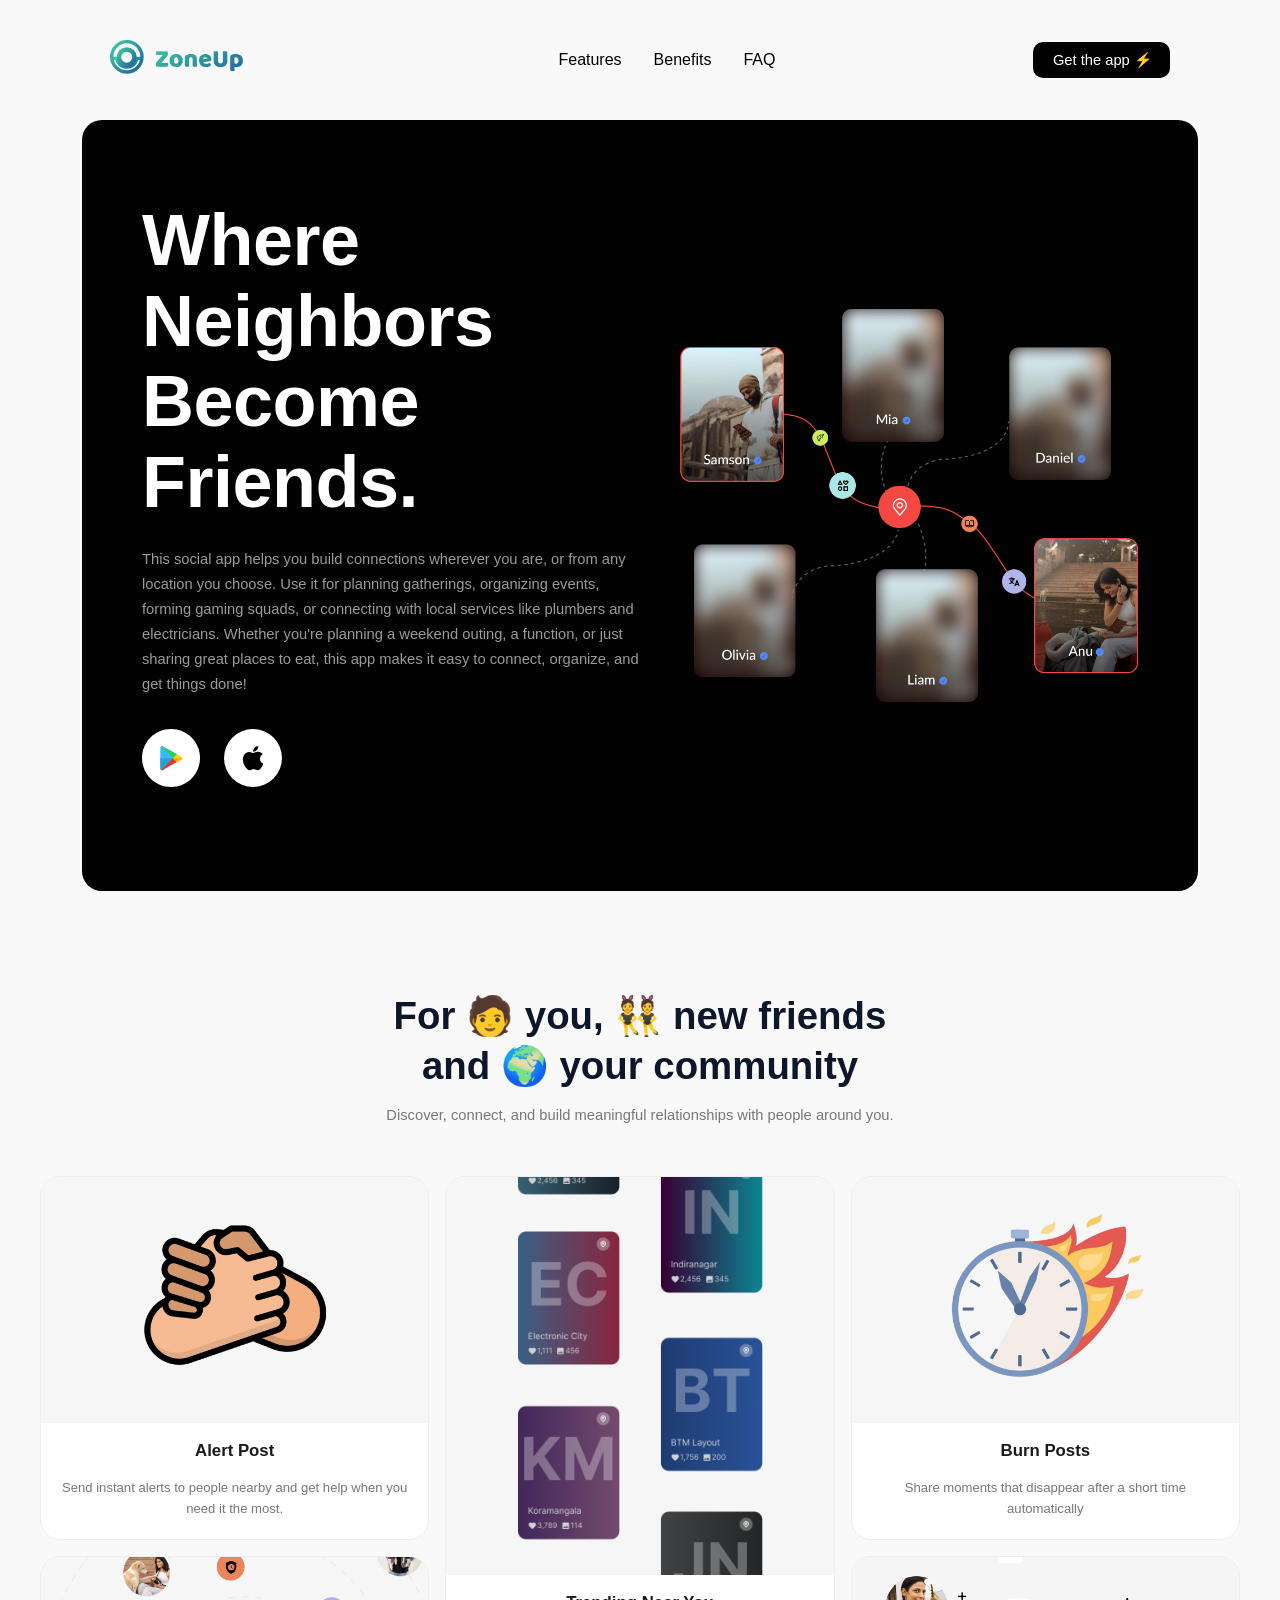
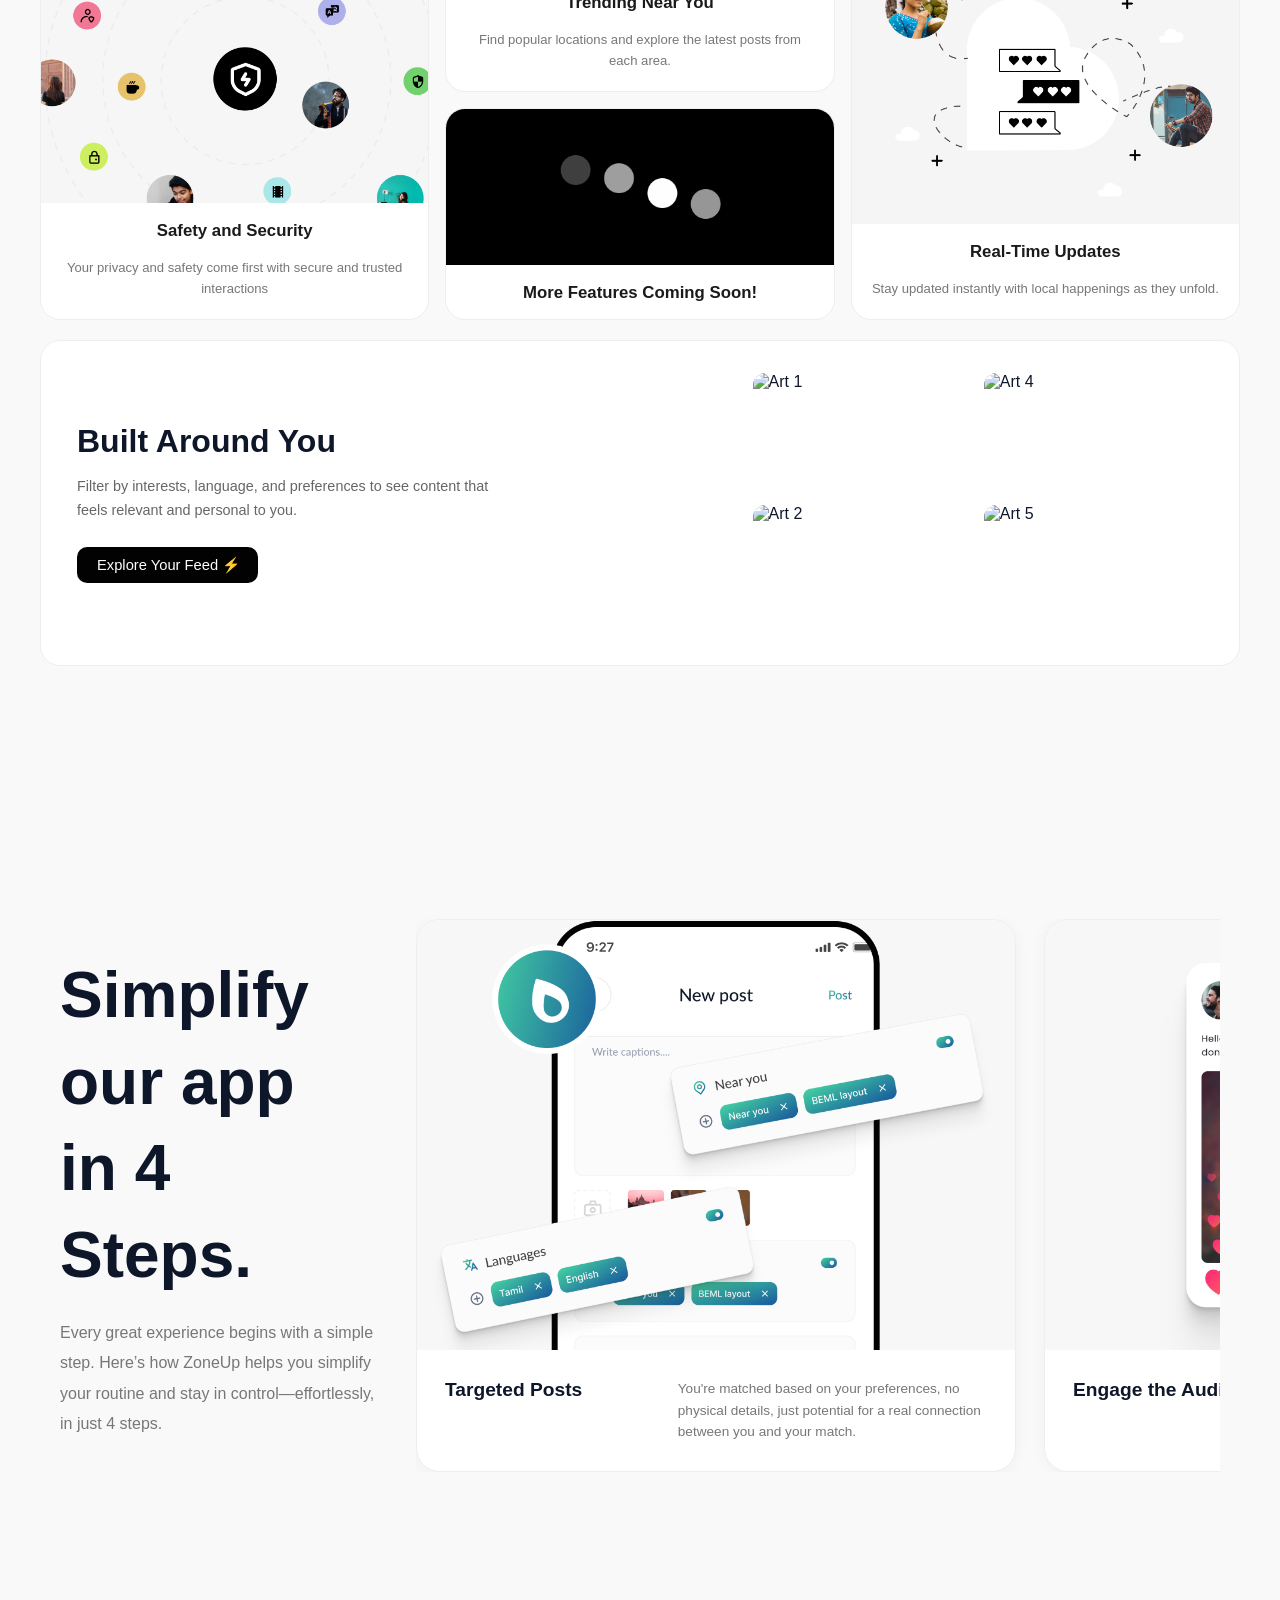
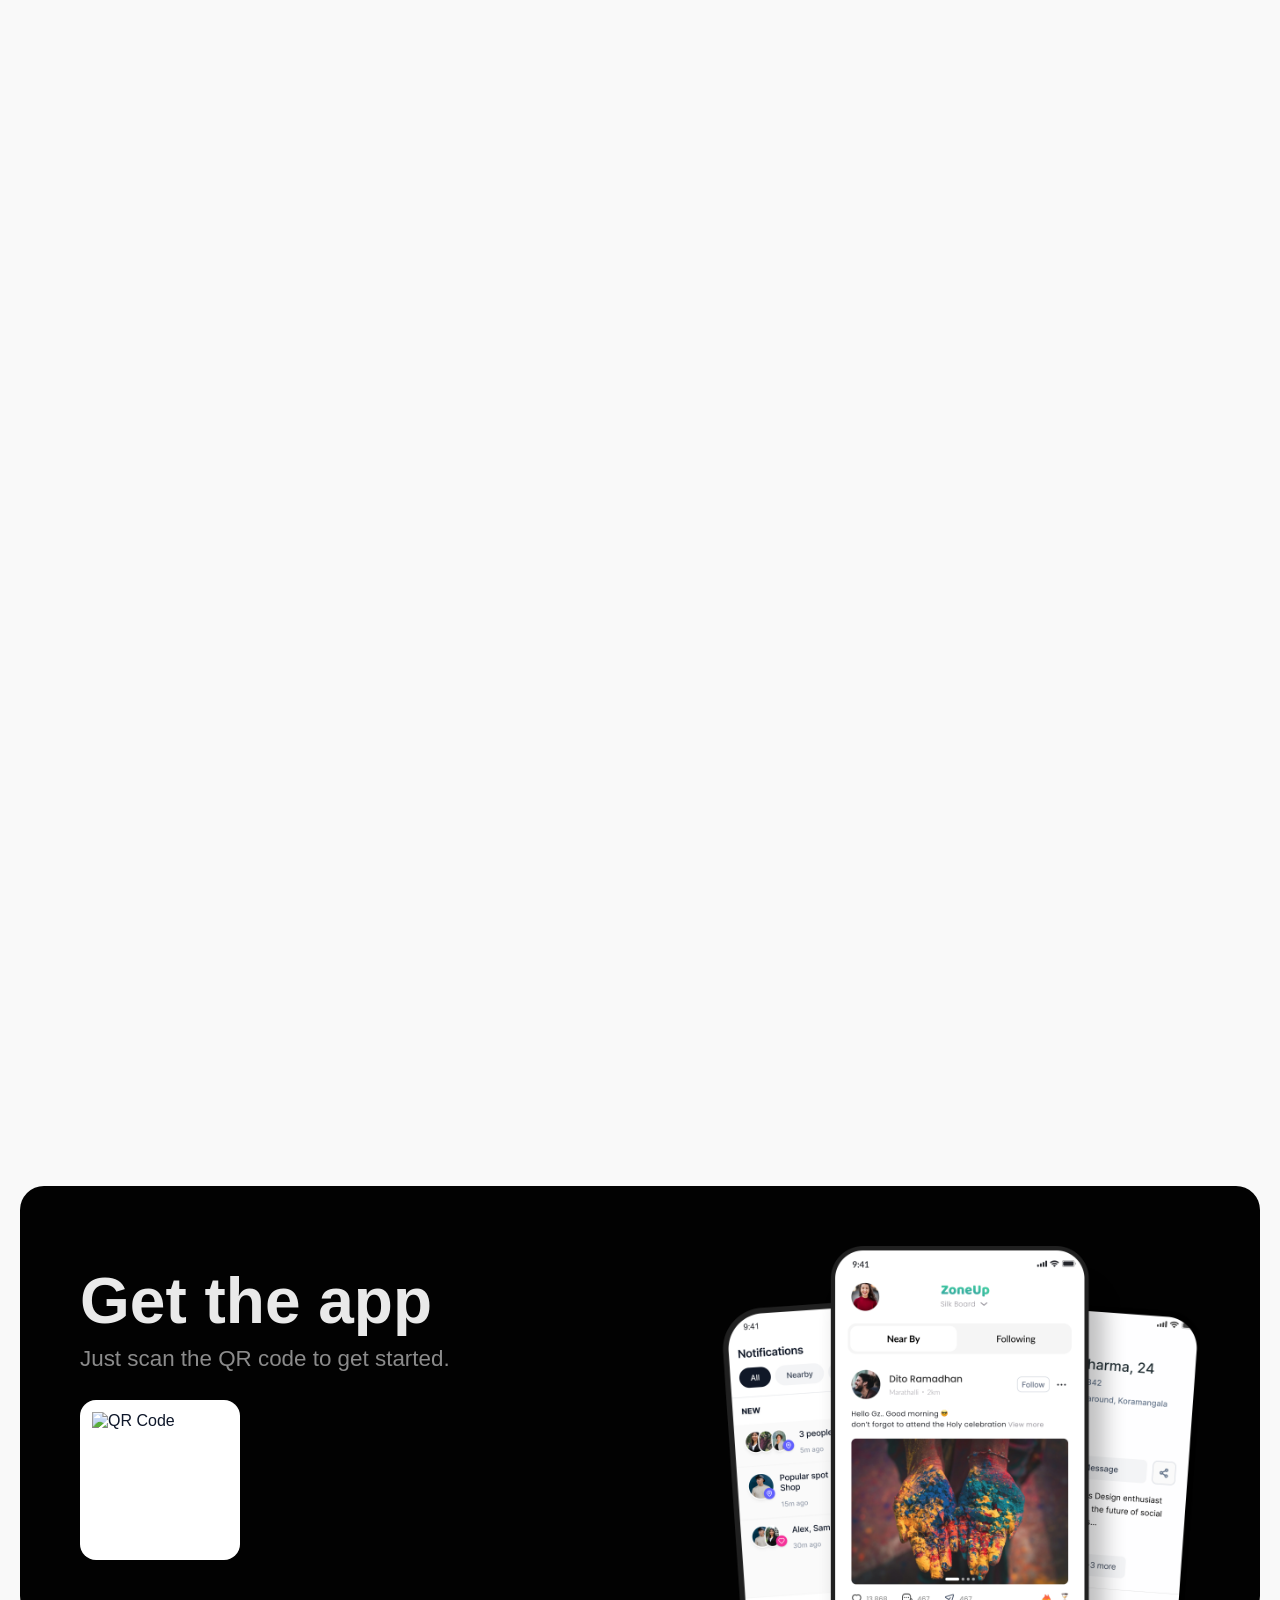
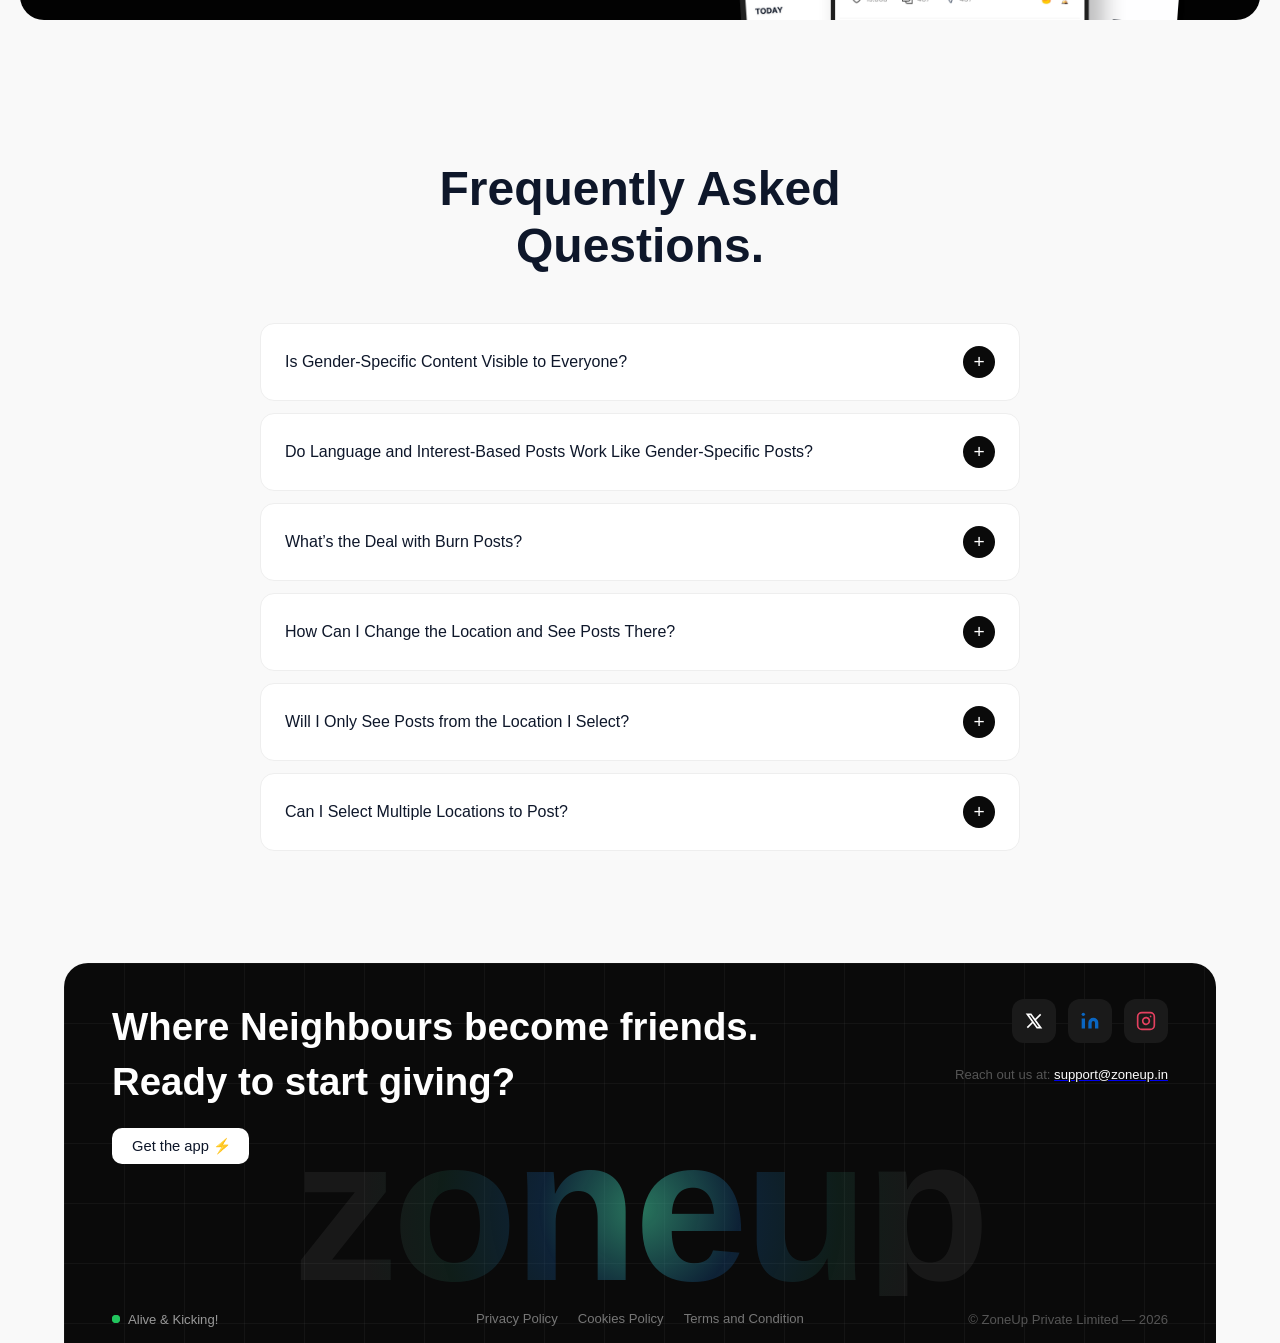
==== commit e643b081: "New changes." ====
--- a/index.html
+++ b/index.html
@@ -53,10 +53,10 @@
 
 </p>
           <div class="hero-buttons hero-buttons-desktop">
-            <a href="#" class="store-btn">
+            <a href="https://play.google.com/store/apps/details?id=com.zoneup12345.zoneup" class="store-btn">
               <img  class="store-img" src="./Assets/play.svg" alt="Playstore Icon">
             </a>
-            <a href="#" class="store-btn">
+            <a href="https://apps.apple.com/in/app/zoneup/id6744461293" class="store-btn">
               <img class="store-img" src="./Assets/Apple.svg" alt="Playstore Icon">
             </a>
           </div>
@@ -86,22 +86,20 @@
         <!-- Col 1, Row 1 -->
         <div class="feature-card">
           <div class="feature-card-img">
-            <img src="./Assets/InstantConnect.png" alt="Match">
-          </div>
-          <h3 class="feature-card-title">Instant Connect</h3>
-          <p class="feature-card-desc">Build real connections instantly
-with people in your nearby community
+            <img src="./Assets/Alert post.png" alt="Match">
+          </div>
+          <h3 class="feature-card-title">Alert Post</h3>
+          <p class="feature-card-desc">Send instant alerts to people nearby and get help when you need it the most.
 
 </p>
         </div>
         <!-- Col 2, Row 1 (tall) -->
         <div class="feature-card">
           <div class="feature-card-img">
-            <img src="./Assets/Safety.png" alt="Verified">
-          </div>
-          <h3 class="feature-card-title">Safety and Security</h3>
-          <p class="feature-card-desc">Your privacy and safety come first
-with secure and trusted interactions</p>
+            <img src="./Assets/locationbased.png" alt="Verified">
+          </div>
+          <h3 class="feature-card-title">Trending Near You</h3>
+          <p class="feature-card-desc">Find popular locations and explore the latest posts from each area.</p>
         </div>
         <!-- Col 3, Row 1 -->
         <div class="feature-card">
@@ -118,10 +116,11 @@
         <!-- Col 1, Row 2 -->
         <div class="feature-card">
           <div class="feature-card-img">
-            <img src="./Assets/Personalised posts.png" alt="Memories">
-          </div>
-          <h3 class="feature-card-title">Personalised posts</h3>
-          <p class="feature-card-desc">Tailor your feed based on your interests and local trends.
+            <img src="./Assets/Safety.png" alt="Memories">
+          </div>
+          <h3 class="feature-card-title">Safety and Security</h3>
+          <p class="feature-card-desc">Your privacy and safety come first
+            with secure and trusted interactions
 
 </p>
         </div>
@@ -142,12 +141,11 @@
           <p class="feature-card-desc">Stay updated instantly with local happenings as they unfold.</p>
         </div>
       </div>
-      <!-- Full-width card (Neural Vision - commented out for now)
       <div class="feature-card feature-card-full">
         <div class="feature-full-left">
-          <h3 class="feature-full-title">Neural Vision 3.5</h3>
-          <p class="feature-full-desc">Unlock the future of creativity with Neural Vision 3.5. Featuring cutting-edge enhancements and versatile options like the powerful 3.5 Large variant.</p>
-          <a href="#" class="btn-purchase">Get started <span class="btn-icon"><span data-icon="⚡">⚡</span></span></a>
+          <h3 class="feature-full-title">Built Around You</h3>
+          <p class="feature-full-desc">Filter by interests, language, and preferences to see content that feels relevant and personal to you.</p>
+          <a href="#" class="btn-purchase">Explore Your Feed <span class="btn-icon"><span data-icon="⚡">⚡</span></span></a>
         </div>
         <div class="feature-full-right">
           <div class="marquee-columns">
@@ -174,7 +172,7 @@
           </div>
         </div>
       </div>
-      -->
+     
     </section>
 
     <!-- Steps Section -->
@@ -210,7 +208,7 @@
                 <img src="./Assets/understand3.png" alt="Step 3">
               </div>
               <div class="step-card-body">
-                <h3 class="step-card-title">Easy Connect</h3>
+                <h3 class="step-card-title">Nearby Connect</h3>
                 <p class="step-card-desc">Spend time chatting, sharing stories, and building trust before revealing who you are.</p>
               </div>
             </div>
@@ -219,7 +217,7 @@
                 <img src="./Assets/understand4.png" alt="Step 4">
               </div>
               <div class="step-card-body">
-                <h3 class="step-card-title">Private Messaging(Coming soon)</h3>
+                <h3 class="step-card-title">Private Messaging</h3>
                 <p class="step-card-desc">When you both feel the connection, choose to reveal your profiles together. It's mutual and meaningful.</p>
               </div>
             </div>
@@ -264,23 +262,21 @@
             <a href="#" class="btn-purchase footer-btn-light">Get the app <span class="btn-icon"><span data-icon="⚡">⚡</span></span></a>
           </div>
         </div>
+        <div class="footer-right">
         <div class="footer-socials">
-          <a href="#" aria-label="Twitter" class="social-icon social-x">
+          <a href="https://x.com/zoneup_official?s=11" aria-label="Twitter" class="social-icon social-x">
             <svg width="20" height="20" viewBox="0 0 24 24" fill="currentColor"><path d="M4 4l11.733 16h4.267l-11.733 -16z M4 20l6.768 -6.768m2.46 -2.46l6.772 -6.772" stroke="currentColor" stroke-width="2" fill="none"/></svg>
           </a>
           <a href="#" aria-label="LinkedIn" class="social-icon social-linkedin">
             <svg width="20" height="20" viewBox="0 0 24 24" fill="currentColor"><path d="M16 8a6 6 0 0 1 6 6v7h-4v-7a2 2 0 0 0-4 0v7h-4v-7a6 6 0 0 1 6-6z" stroke="none"/><rect x="2" y="9" width="4" height="12"/><circle cx="4" cy="4" r="2"/></svg>
           </a>
-          <a href="#" aria-label="YouTube" class="social-icon social-youtube">
-            <svg width="20" height="20" viewBox="0 0 24 24" fill="currentColor"><path d="M22.54 6.42a2.78 2.78 0 0 0-1.94-2C18.88 4 12 4 12 4s-6.88 0-8.6.46a2.78 2.78 0 0 0-1.94 2A29 29 0 0 0 1 11.75a29 29 0 0 0 .46 5.33A2.78 2.78 0 0 0 3.4 19.1c1.72.46 8.6.46 8.6.46s6.88 0 8.6-.46a2.78 2.78 0 0 0 1.94-2 29 29 0 0 0 .46-5.25 29 29 0 0 0-.46-5.33z" stroke="none"/><polygon points="9.75 15.02 15.5 11.75 9.75 8.48 9.75 15.02" fill="#1a1a1a"/></svg>
-          </a>
-          <a href="#" aria-label="Discord" class="social-icon social-discord">
-            <svg width="20" height="20" viewBox="0 0 24 24" fill="currentColor"><path d="M20.317 4.37a19.791 19.791 0 0 0-4.885-1.515.074.074 0 0 0-.079.037c-.21.375-.444.864-.608 1.25a18.27 18.27 0 0 0-5.487 0 12.64 12.64 0 0 0-.617-1.25.077.077 0 0 0-.079-.037A19.736 19.736 0 0 0 3.677 4.37a.07.07 0 0 0-.032.027C.533 9.046-.32 13.58.099 18.057a.082.082 0 0 0 .031.057 19.9 19.9 0 0 0 5.993 3.03.078.078 0 0 0 .084-.028c.462-.63.874-1.295 1.226-1.994a.076.076 0 0 0-.041-.106 13.107 13.107 0 0 1-1.872-.892.077.077 0 0 1-.008-.128 10.2 10.2 0 0 0 .372-.292.074.074 0 0 1 .077-.01c3.928 1.793 8.18 1.793 12.062 0a.074.074 0 0 1 .078.01c.12.098.246.198.373.292a.077.077 0 0 1-.006.127 12.299 12.299 0 0 1-1.873.892.077.077 0 0 0-.041.107c.36.698.772 1.362 1.225 1.993a.076.076 0 0 0 .084.028 19.839 19.839 0 0 0 6.002-3.03.077.077 0 0 0 .032-.054c.5-5.177-.838-9.674-3.549-13.66a.061.061 0 0 0-.031-.03zM8.02 15.33c-1.183 0-2.157-1.085-2.157-2.419 0-1.333.956-2.419 2.157-2.419 1.21 0 2.176 1.095 2.157 2.42 0 1.333-.956 2.418-2.157 2.418zm7.975 0c-1.183 0-2.157-1.085-2.157-2.419 0-1.333.955-2.419 2.157-2.419 1.21 0 2.176 1.095 2.157 2.42 0 1.333-.946 2.418-2.157 2.418z"/></svg>
-          </a>
-          <a href="#" aria-label="Instagram" class="social-icon social-instagram">
+          
+          <a href="https://www.instagram.com/zoneup_official/" aria-label="Instagram" class="social-icon social-instagram">
             <svg width="20" height="20" viewBox="0 0 24 24" fill="none" stroke="currentColor" stroke-width="2" stroke-linecap="round" stroke-linejoin="round"><rect x="2" y="2" width="20" height="20" rx="5"/><path d="M16 11.37A4 4 0 1 1 12.63 8 4 4 0 0 1 16 11.37z"/><line x1="17.5" y1="6.5" x2="17.51" y2="6.5"/></svg>
           </a>
         </div>
+       
+          <p class="footer-copyright">Reach out us at: <a href="mailto:support@zoneup.in"><span class="mailto">support@zoneup.in</span></a></p></div>
       </div>
 
       <!-- Watermark -->
@@ -299,7 +295,6 @@
           <a href="legal.html?page=privacy-policy"><span data-text="Privacy Policy">Privacy Policy</span></a>
           <a href="legal.html?page=cookies-policy"><span data-text="Cookies Policy">Cookies Policy</span></a>
           <a href="legal.html?page=terms-of-service"><span data-text="Terms and Condition">Terms and Condition</span></a>
-          <a href="legal.html?page=delete-account"><span data-text="Delete Account">Delete Account</span></a>
         </div>
         <p class="footer-copyright">© ZoneUp Private Limited — 2026</p>
       </div>
--- a/style.css
+++ b/style.css
@@ -773,6 +773,17 @@
   gap: 40px;
   margin-bottom: 28px;
 }
+.footer-right{
+  display: flex;
+  flex-direction: column;
+  justify-content: end;
+  gap: 1.5rem;
+}
+.mailto{
+  text-decoration: none;
+  list-style: none;
+  color: white;
+}
 
 .footer-cta-left {
   flex: 1;
@@ -814,6 +825,7 @@
   display: flex;
   gap: 12px;
   flex-shrink: 0;
+  justify-content: end;
 }
 
 .social-icon {
@@ -903,7 +915,7 @@
   text-transform: lowercase;
   text-align: center;
   color: transparent;
-  background: rgba(255, 255, 255, 0.06);
+  background: radial-gradient(circle 400px at 50% 50%, rgba(67, 206, 162, 0.55) 0%, rgba(24, 90, 157, 0.3) 25%, rgba(67, 206, 162, 0.1) 50%, rgba(255, 255, 255, 0.06) 70%);
   -webkit-background-clip: text;
   background-clip: text;
   -webkit-text-fill-color: transparent;
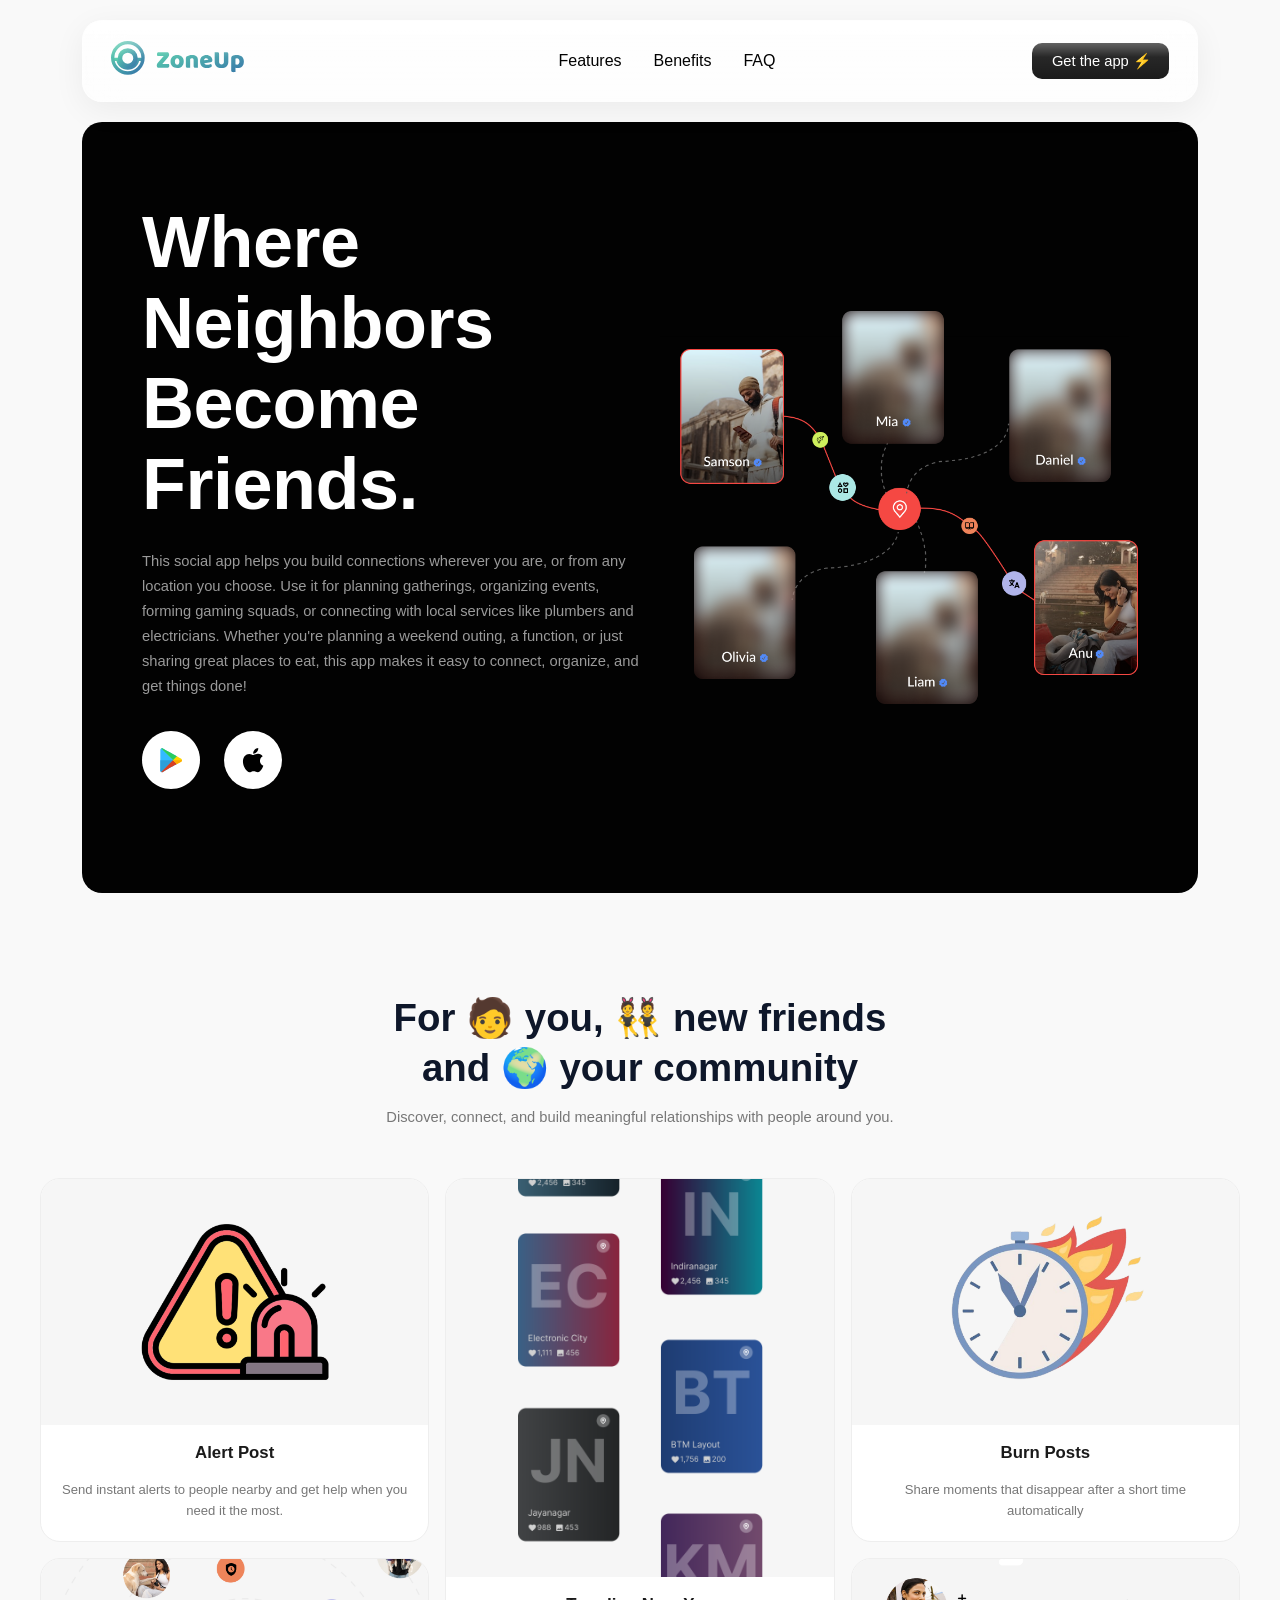
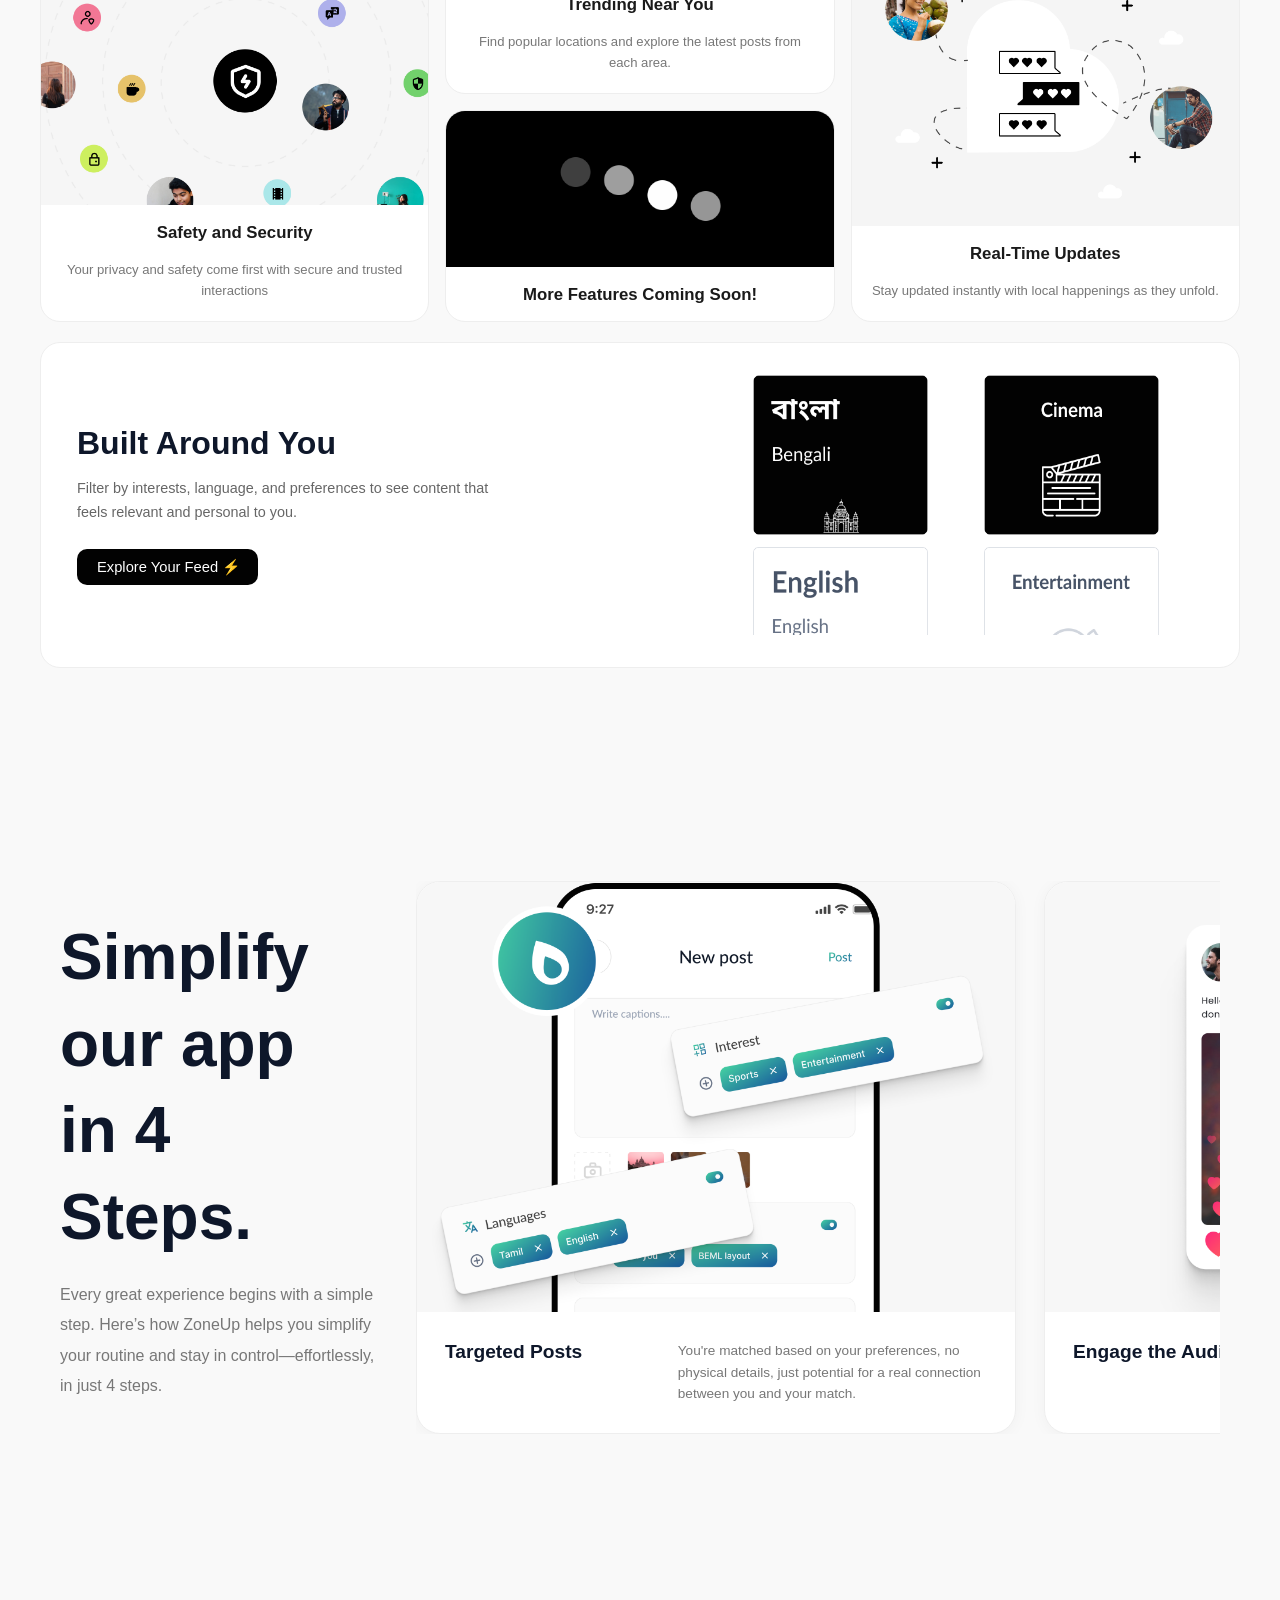
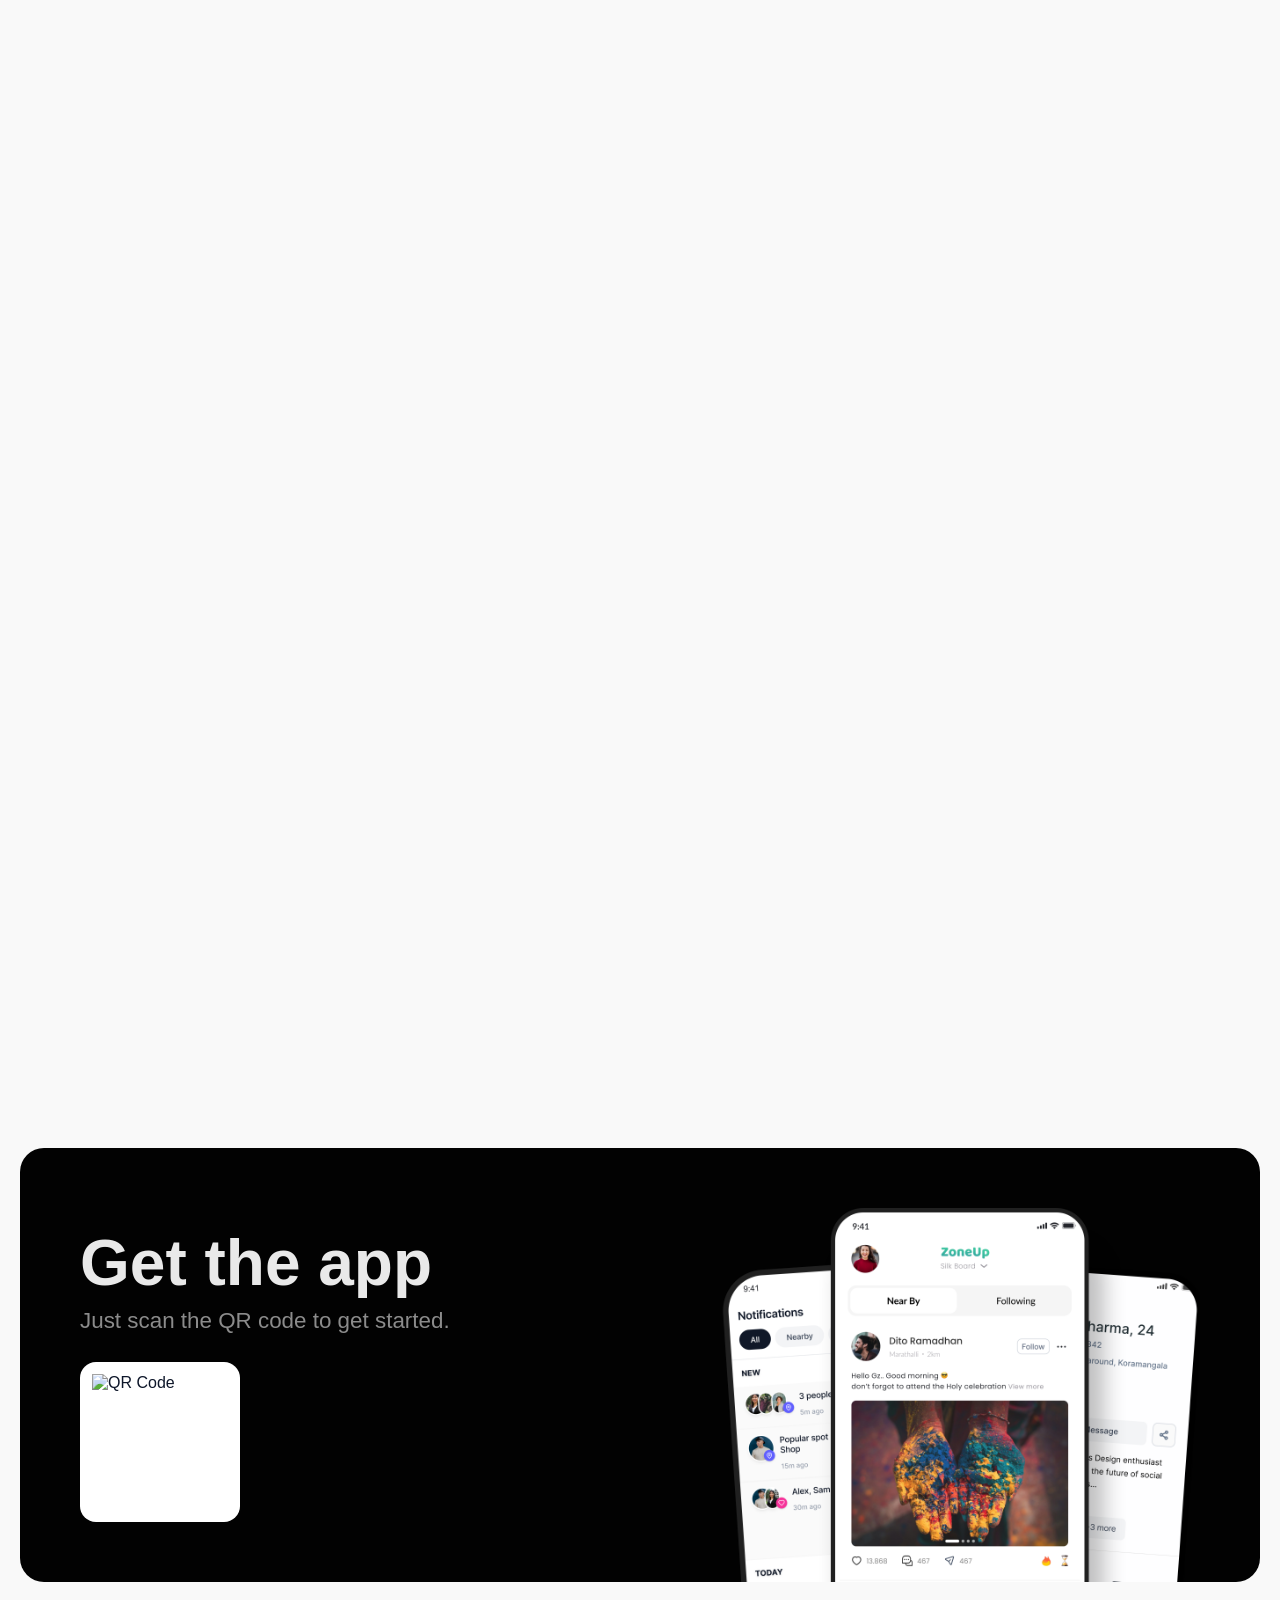
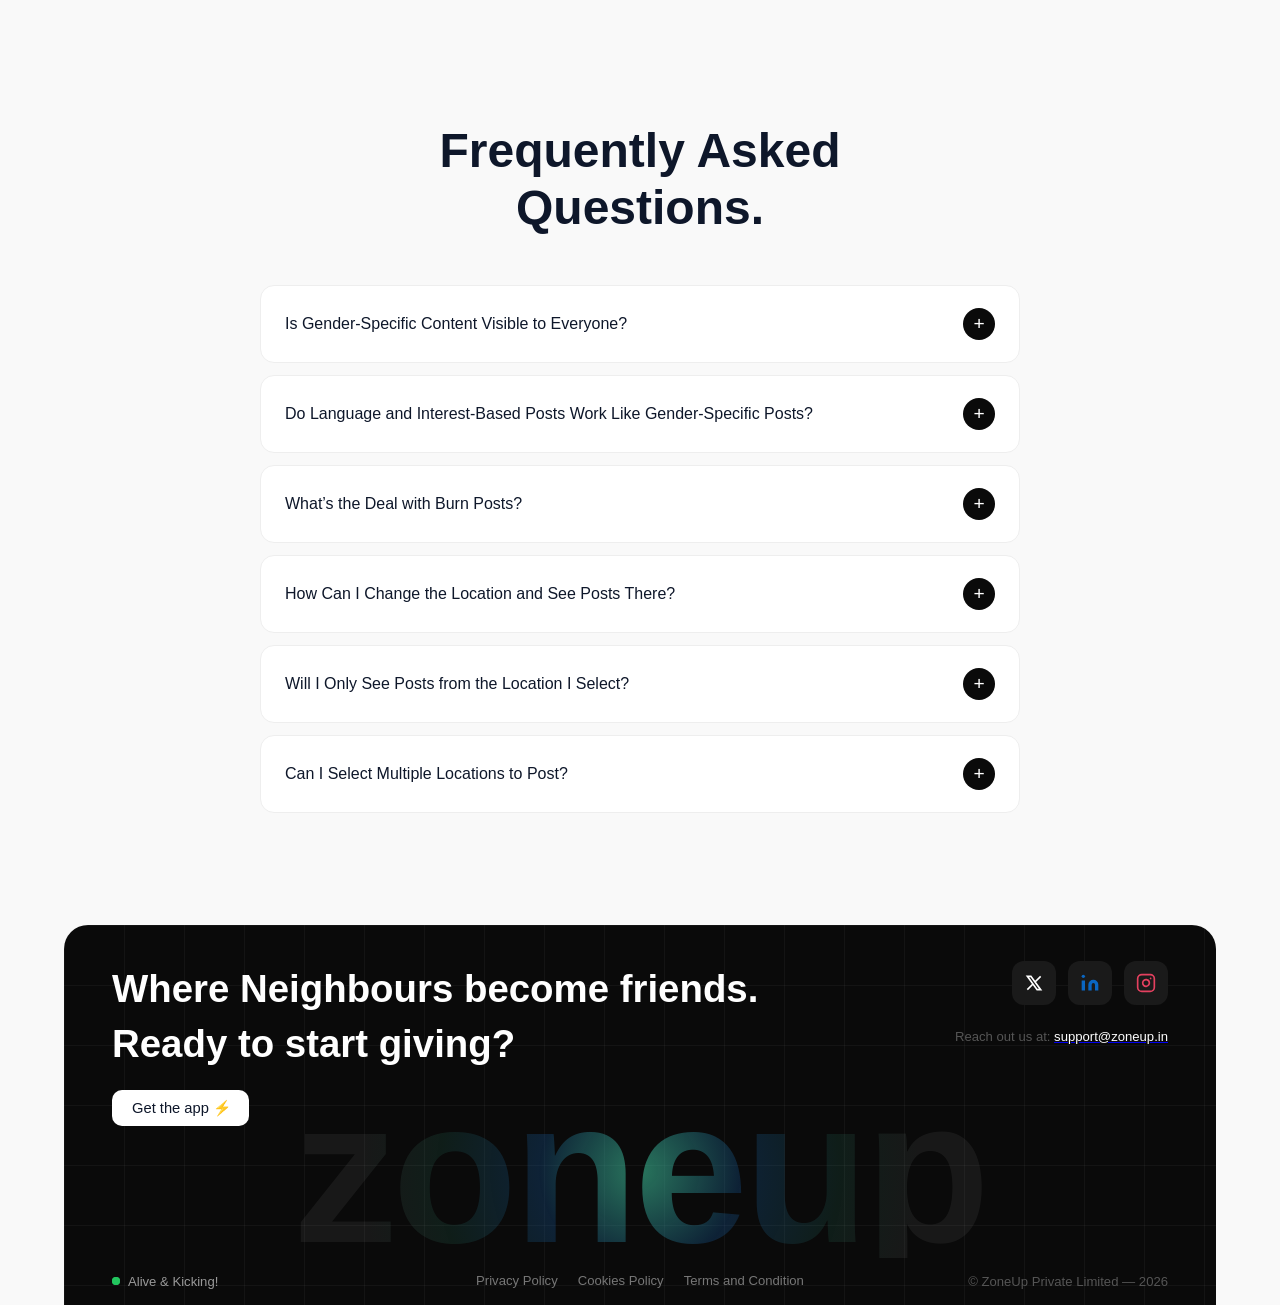
==== commit ff506545: "New changes." ====
--- a/index.html
+++ b/index.html
@@ -36,7 +36,7 @@
             <a href="#benefits">Benefits</a>
             <a href="#faq">FAQ</a>
           </div>
-          <a href="#" class="btn-purchase mobile-purchase">Get the app <span class="btn-icon"><span data-icon="⚡">⚡</span></span></a>
+          <a href="https://play.google.com/store/apps/details?id=com.zoneup12345.zoneup" class="btn-purchase mobile-purchase">Get the app <span class="btn-icon"><span data-icon="⚡">⚡</span></span></a>
         </div>
       </div>
     </div>
@@ -145,28 +145,32 @@
         <div class="feature-full-left">
           <h3 class="feature-full-title">Built Around You</h3>
           <p class="feature-full-desc">Filter by interests, language, and preferences to see content that feels relevant and personal to you.</p>
-          <a href="#" class="btn-purchase">Explore Your Feed <span class="btn-icon"><span data-icon="⚡">⚡</span></span></a>
+          <a href="https://play.google.com/store/apps/details?id=com.zoneup12345.zoneup" class="btn-purchase">Explore Your Feed <span class="btn-icon"><span data-icon="⚡">⚡</span></span></a>
         </div>
         <div class="feature-full-right">
           <div class="marquee-columns">
             <div class="marquee-col marquee-down">
               <div class="marquee-track">
-                <img src="https://images.unsplash.com/photo-1544005313-94ddf0286df2?w=300&h=360&fit=crop" alt="Art 1">
-                <img src="https://images.unsplash.com/photo-1507003211169-0a1dd7228f2d?w=300&h=260&fit=crop" alt="Art 2">
-                <img src="https://images.unsplash.com/photo-1506744038136-46273834b3fb?w=300&h=300&fit=crop" alt="Art 3">
-                <img src="https://images.unsplash.com/photo-1544005313-94ddf0286df2?w=300&h=360&fit=crop" alt="Art 1">
-                <img src="https://images.unsplash.com/photo-1507003211169-0a1dd7228f2d?w=300&h=260&fit=crop" alt="Art 2">
-                <img src="https://images.unsplash.com/photo-1506744038136-46273834b3fb?w=300&h=300&fit=crop" alt="Art 3">
+                <img src="./Assets/Location cards/bengali.png" alt="Art 1">
+                <img src="./Assets/Location cards/english.png" alt="Art 2">
+                <img src="./Assets/Location cards/hindi.png" alt="Art 3">
+                <img src="./Assets/Location cards/kanada.png" alt="Art 1">
+                <img src="./Assets/Location cards/malayalam.png" alt="Art 2">
+                <img src="./Assets/Location cards/marathi.png" alt="Art 3">
+                <img src="./Assets/Location cards/Punjabi.png" alt="Art 3">
+                <img src="./Assets/Location cards/Tamil.png" alt="Art 3">
+                <img src="./Assets/Location cards/telugu.png" alt="Art 3">
+                <img src="./Assets/Location cards/urdu.png" alt="Art 3">
               </div>
             </div>
             <div class="marquee-col marquee-up">
               <div class="marquee-track">
-                <img src="https://images.unsplash.com/photo-1518791841217-8f162f1e1131?w=300&h=280&fit=crop" alt="Art 4">
-                <img src="https://images.unsplash.com/photo-1494790108377-be9c29b29330?w=300&h=300&fit=crop" alt="Art 5">
-                <img src="https://images.unsplash.com/photo-1490750967868-88aa4f44baee?w=300&h=240&fit=crop" alt="Art 6">
-                <img src="https://images.unsplash.com/photo-1518791841217-8f162f1e1131?w=300&h=280&fit=crop" alt="Art 4">
-                <img src="https://images.unsplash.com/photo-1494790108377-be9c29b29330?w=300&h=300&fit=crop" alt="Art 5">
-                <img src="https://images.unsplash.com/photo-1490750967868-88aa4f44baee?w=300&h=240&fit=crop" alt="Art 6">
+                <img src="./Assets/Interest/cinema.png" alt="Art 4">
+                <img src="./Assets/Interest/entertainment.png" alt="Art 5">
+                <img src="./Assets/Interest/fitness.png" alt="Art 6">
+                <img src="./Assets/Interest/food.png" alt="Art 4">
+                <img src="./Assets/Interest/party.png" alt="Art 5">
+                <img src="./Assets/Interest/tech.png" alt="Art 6">
               </div>
             </div>
           </div>
@@ -259,7 +263,7 @@
         <div class="footer-cta-left">
           <h2 class="footer-cta-title">Where Neighbours become friends. <br> Ready to start giving?</h2>
           <div class="footer-cta-buttons">
-            <a href="#" class="btn-purchase footer-btn-light">Get the app <span class="btn-icon"><span data-icon="⚡">⚡</span></span></a>
+            <a href="https://play.google.com/store/apps/details?id=com.zoneup12345.zoneup" class="btn-purchase footer-btn-light">Get the app <span class="btn-icon"><span data-icon="⚡">⚡</span></span></a>
           </div>
         </div>
         <div class="footer-right">
--- a/style.css
+++ b/style.css
@@ -39,17 +39,49 @@
 .header-inner {
   width: 100%;
   max-width: 90%;
-  background: #f9f9f9;
+  background: rgba(255, 255, 255, 0.7);
+  backdrop-filter: blur(20px);
+  -webkit-backdrop-filter: blur(20px);
+
+  border: 1px solid rgba(255, 255, 255, 0.45);
   border-radius: 20px;
   padding: 20px 28px;
-  box-shadow: 0 0 0 rgba(0, 0, 0, 0);
-  transition: max-width 0.6s ease, background 0.6s ease, box-shadow 0.6s ease;
+
+  box-shadow:
+    0 8px 32px rgba(0, 0, 0, 0.06),
+    inset 0 1px 0 rgba(255, 255, 255, 0.8);
+
+  transition:
+    max-width 0.6s ease,
+    background 0.6s ease,
+    box-shadow 0.6s ease,
+    backdrop-filter 0.6s ease;
+    position: relative;
+    overflow: hidden;
+}
+.header-inner::before {
+  content: "";
+  position: absolute;
+  inset: 0;
+  border-radius: inherit;
+  background: linear-gradient(
+    to bottom,
+    rgba(255, 255, 255, 0.75) 0%,
+    rgba(255, 255, 255, 0.15) 45%,
+    rgba(255, 255, 255, 0.05) 100%
+  );
+  pointer-events: none;
 }
 
 .header.shrink .header-inner {
   max-width: 800px;
-  background: #fff;
-  box-shadow: 0 2px 12px rgba(0, 0, 0, 0.08);
+  background: rgba(255, 255, 255, 0.82);
+
+  box-shadow:
+    0 12px 40px rgba(0, 0, 0, 0.08),
+    inset 0 1px 0 rgba(255, 255, 255, 0.9);
+
+  border: 1px solid rgba(255, 255, 255, 0.55);
 }
 
 .header-top {
@@ -286,6 +318,7 @@
   display: flex;
   flex-direction: column;
   align-items: center;
+  padding-bottom: 40px;
 }
 
 .features-header {
@@ -458,11 +491,9 @@
 }
 
 .marquee-track img {
-  width: 100%;
-  border-radius: 12px;
-  object-fit: cover;
+  width: 80%;
   display: block;
-  height: 120px;
+  height: 160px;
   flex-shrink: 0;
 }
 
@@ -1185,10 +1216,10 @@
   }
 
   .marquee-track img {
-    width: 120px;
+    width: auto;
     height: 80px;
     flex-shrink: 0;
-    border-radius: 10px;
+    margin-bottom: 10px;
   }
 
   .marquee-down .marquee-track {
